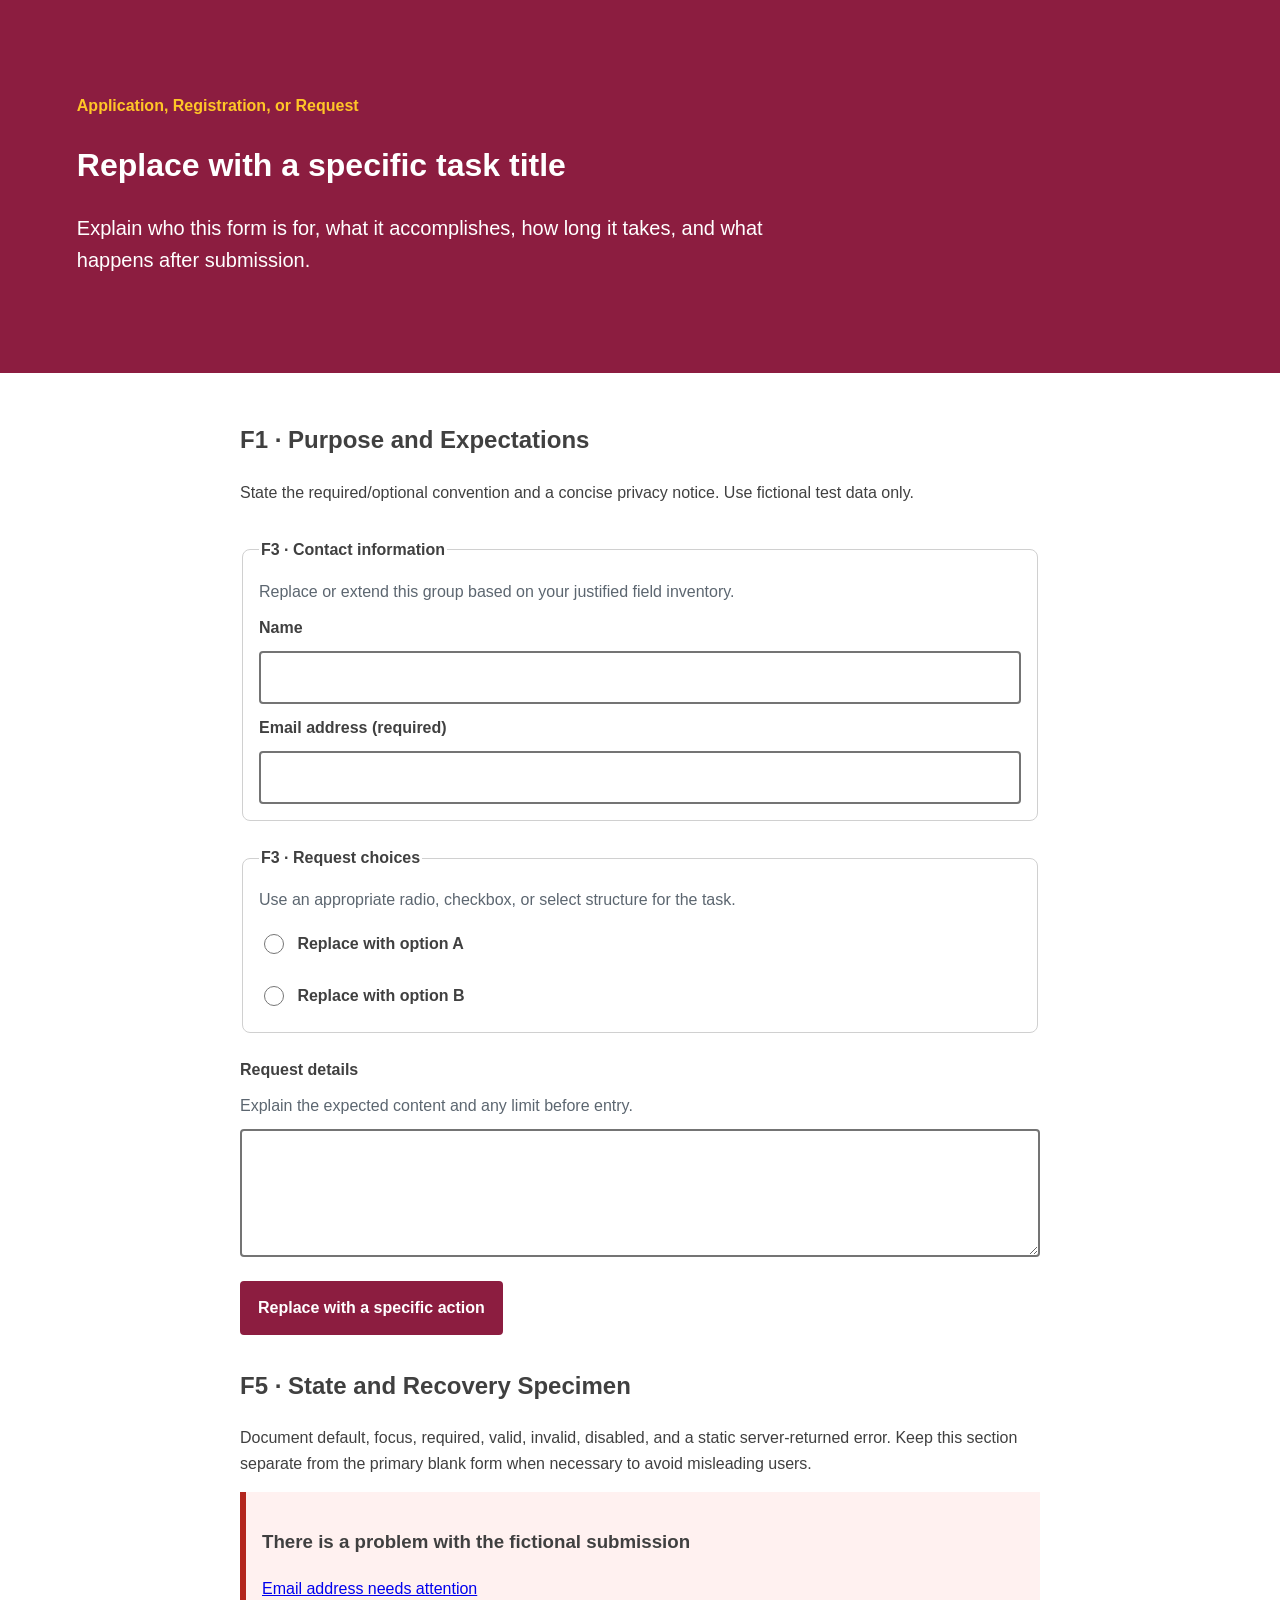
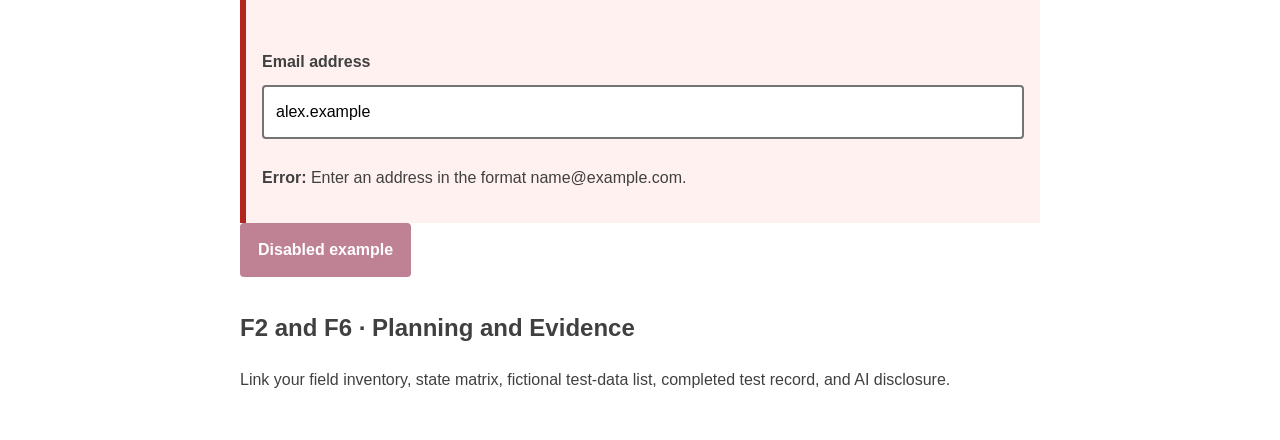
==== index.html @ 6ef9f265 "Initial commit" ====
<!doctype html>
<html lang="en">
    <head>
        <meta charset="utf-8">
        <meta name="viewport" content="width=device-width,initial-scale=1">
        <title>Inclusive Form Flow</title><link rel="stylesheet" href="styles.css">
    </head>
    <body>
        <header class="page-header">
            <p class="eyebrow">Application, Registration, or Request</p>
            <h1>Replace with a specific task title</h1>
            <p class="lede">Explain who this form is for, what it accomplishes, how long it takes, and what happens after submission.</p>
        </header>
        <main>
            <section id="expectations">
                <h2>F1 · Purpose and Expectations</h2>
                <p>State the required/optional convention and a concise privacy notice. Use fictional test data only.</p>
            </section>
            <form action="" method="get">
                <fieldset>
                    <legend>F3 · Contact information</legend>
                    <p class="help">Replace or extend this group based on your justified field inventory.</p>
                    <div class="field">
                        <label for="name">Name</label>
                        <input id="name" name="name" type="text" autocomplete="name">
                    </div>
                    <div class="field">
                        <label for="email">Email address (required)</label>
                        <input id="email" name="email" type="email" autocomplete="email" required>
                    </div>
                </fieldset>
                <fieldset>
                    <legend>F3 · Request choices</legend>
                    <p class="help">Use an appropriate radio, checkbox, or select structure for the task.</p>
                    <label class="choice">
                        <input type="radio" name="request_type" value="option-a"> Replace with option A</label>
                        <label class="choice"><input type="radio" name="request_type" value="option-b"> Replace with option B</label>
                    </fieldset>
                    <div class="field">
                        <label for="details">Request details</label>
                        <p class="help" id="details-help">Explain the expected content and any limit before entry.</p>
                        <textarea id="details" name="details" aria-describedby="details-help"></textarea>
                    </div>
                    <button type="submit">Replace with a specific action</button>
                </form>
                <section id="states">
                    <h2>F5 · State and Recovery Specimen</h2>
                    <p>Document default, focus, required, valid, invalid, disabled, and a static server-returned error. Keep this section separate from the primary blank form when necessary to avoid misleading users.</p>
                    <div class="error-summary">
                        <h3>There is a problem with the fictional submission</h3>
                        <p><a href="#error-example">Email address needs attention</a></p>
                    </div>
                    <div class="field field-error">
                        <label for="error-example">Email address</label>
                        <input id="error-example" type="email" value="alex.example" aria-invalid="true" aria-describedby="error-message">
                        <p id="error-message"><strong>Error:</strong> Enter an address in the format name@example.com.</p>
                    </div>
                    <button type="button" disabled>Disabled example</button>
                </section>
                <section id="documentation">
                    <h2>F2 and F6 · Planning and Evidence</h2>
                    <p>Link your field inventory, state matrix, fictional test-data list, completed test record, and AI disclosure.</p>
                </section>
            </main>
        </body>
        </html>
---- styles.css ----
:root{
    --color-text:#404040;
    --color-surface:#fff;
    --color-action:#8c1d40;
    --color-accent:#ffc627;
    --color-border:#747474;
    --color-error:#b3261e;
    --color-muted:#5c6670;
    --space-3:1rem;
    --radius:.5rem;
    --measure:68ch;
}
*,*::before,*::after{
    box-sizing:border-box;
}
body{
    margin:0;
    color:var(--color-text);
    background:var(--color-surface);
    font-family:Arial,sans-serif;
    line-height:1.6;
}
.page-header{
    padding:clamp(2rem,6vw,5rem);
    background:var(--color-action);
    color:#fff;
}
.eyebrow{
    color:var(--color-accent);
    font-weight:700;
}
.lede{
    max-width:var(--measure);
    font-size:1.25rem;
}
main{
    max-width:52rem;
    margin:auto;
    padding:var(--space-3);
}
section,form{
    margin-block:2rem;
}
form,fieldset,.field{
    display:grid;
    gap:.65rem;
}
form{
    gap:1.5rem;
}
fieldset{
    padding:1rem;
    border:1px solid #d0d0d0;
    border-radius:var(--radius);
}
legend,label{
    font-weight:700;
}
.help{
    margin:0;
    color:var(--color-muted);
}
input,select,textarea,button{
    font:inherit;
}
input:not([type="radio"]):not([type="checkbox"]),select,textarea{
    width:100%;
    padding:.75rem;
    border:2px solid var(--color-border);
    border-radius:.25rem;
}
textarea{
    min-height:8rem;
    resize:vertical;
}
.choice{
    display:flex;
    gap:.65rem;
    align-items:flex-start;
    padding:.5rem 0;
}
.choice input{
    inline-size:1.25rem;
    block-size:1.25rem;
}
button{
    justify-self:start;
    min-height:44px;
    padding:.75rem 1rem;
    background:var(--color-action);
    color:#fff;
    border:2px solid var(--color-action);
    border-radius:.25rem;
    font-weight:700;
}
:focus-visible{
    outline:.2rem solid var(--color-accent);
    outline-offset:.2rem;
}
.error-summary,.field-error{
    padding:1rem;
    border-left:.4rem solid var(--color-error);
    background:#fff1f0;
}
.field-error input{
    border-color:var(--color-error);
}
button:disabled{
    opacity:.55;
    cursor:not-allowed;
}
@media (min-width:48rem){
    .paired-fields{
        display:grid;
        grid-template-columns:1fr 1fr;
        gap:1rem;
    }
}
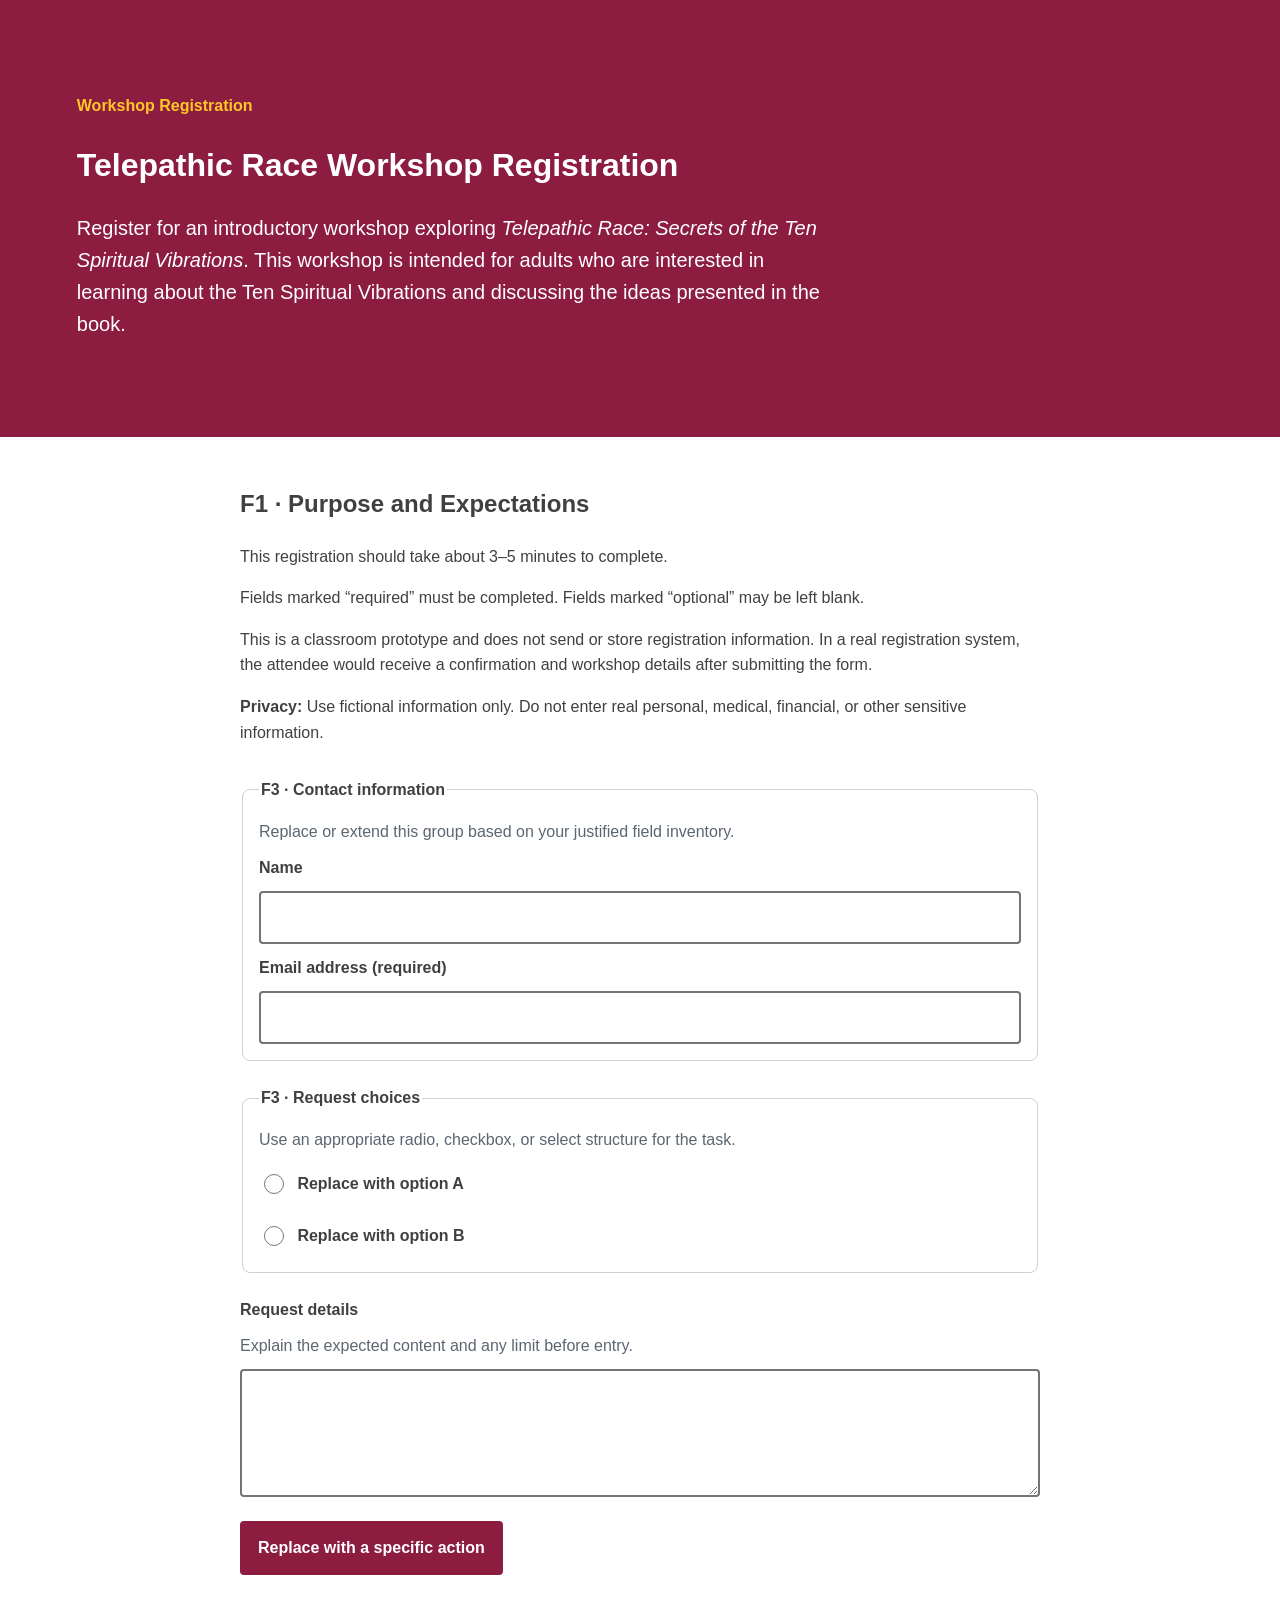
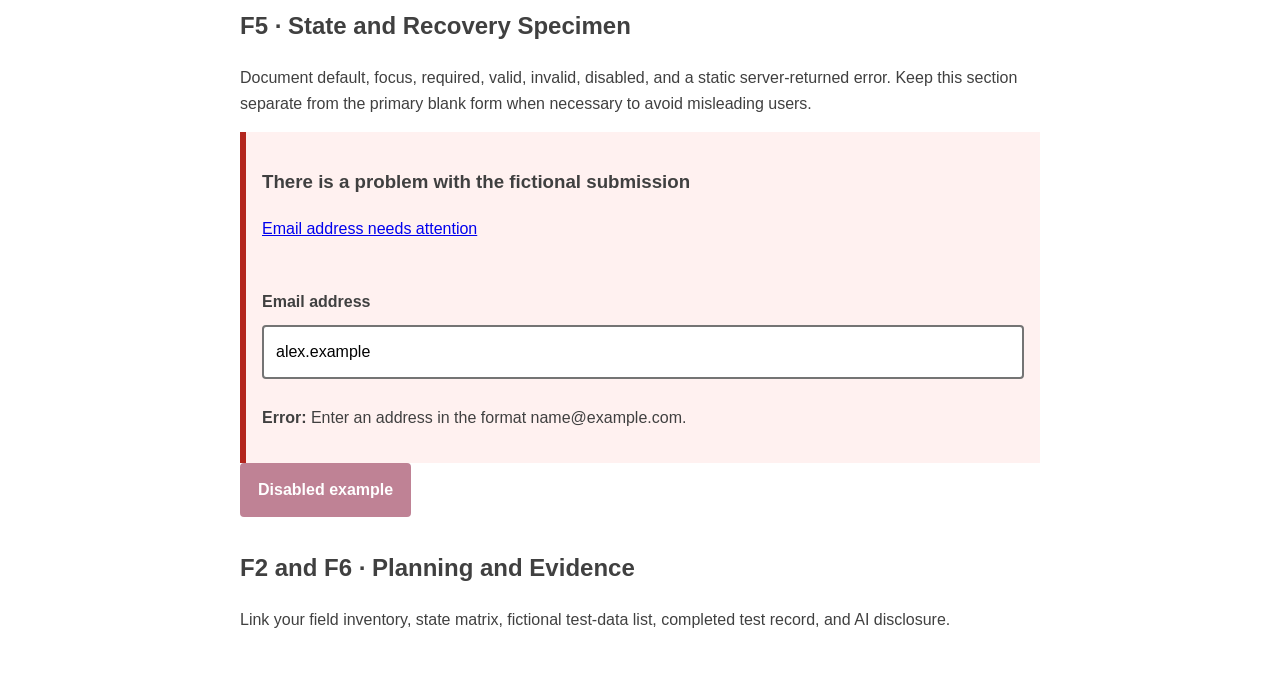
==== commit ebdf50c5: "Complete F1 purpose and expectations" ====
--- a/index.html
+++ b/index.html
@@ -2,65 +2,179 @@
 <html lang="en">
     <head>
         <meta charset="utf-8">
-        <meta name="viewport" content="width=device-width,initial-scale=1">
-        <title>Inclusive Form Flow</title><link rel="stylesheet" href="styles.css">
+        <meta name="viewport" content="width=device-width, initial-scale=1">
+        <title>Inclusive Form Flow</title>
+        <link rel="stylesheet" href="styles.css">
     </head>
+
     <body>
         <header class="page-header">
-            <p class="eyebrow">Application, Registration, or Request</p>
-            <h1>Replace with a specific task title</h1>
-            <p class="lede">Explain who this form is for, what it accomplishes, how long it takes, and what happens after submission.</p>
+            <p class="eyebrow">Workshop Registration</p>
+
+            <h1>Telepathic Race Workshop Registration</h1>
+
+            <p class="lede">
+                Register for an introductory workshop exploring
+                <em>Telepathic Race: Secrets of the Ten Spiritual Vibrations</em>.
+                This workshop is intended for adults who are interested in learning
+                about the Ten Spiritual Vibrations and discussing the ideas presented
+                in the book.
+            </p>
         </header>
+
         <main>
             <section id="expectations">
                 <h2>F1 · Purpose and Expectations</h2>
-                <p>State the required/optional convention and a concise privacy notice. Use fictional test data only.</p>
+
+                <p>
+                    This registration should take about 3–5 minutes to complete.
+                </p>
+
+                <p>
+                    Fields marked “required” must be completed. Fields marked
+                    “optional” may be left blank.
+                </p>
+
+                <p>
+                    This is a classroom prototype and does not send or store
+                    registration information. In a real registration system, the
+                    attendee would receive a confirmation and workshop details
+                    after submitting the form.
+                </p>
+
+                <p>
+                    <strong>Privacy:</strong>
+                    Use fictional information only. Do not enter real personal,
+                    medical, financial, or other sensitive information.
+                </p>
             </section>
+
             <form action="" method="get">
                 <fieldset>
                     <legend>F3 · Contact information</legend>
-                    <p class="help">Replace or extend this group based on your justified field inventory.</p>
+
+                    <p class="help">
+                        Replace or extend this group based on your justified field inventory.
+                    </p>
+
                     <div class="field">
                         <label for="name">Name</label>
-                        <input id="name" name="name" type="text" autocomplete="name">
+                        <input
+                            id="name"
+                            name="name"
+                            type="text"
+                            autocomplete="name"
+                        >
                     </div>
+
                     <div class="field">
                         <label for="email">Email address (required)</label>
-                        <input id="email" name="email" type="email" autocomplete="email" required>
+                        <input
+                            id="email"
+                            name="email"
+                            type="email"
+                            autocomplete="email"
+                            required
+                        >
                     </div>
                 </fieldset>
+
                 <fieldset>
                     <legend>F3 · Request choices</legend>
-                    <p class="help">Use an appropriate radio, checkbox, or select structure for the task.</p>
+
+                    <p class="help">
+                        Use an appropriate radio, checkbox, or select structure
+                        for the task.
+                    </p>
+
                     <label class="choice">
-                        <input type="radio" name="request_type" value="option-a"> Replace with option A</label>
-                        <label class="choice"><input type="radio" name="request_type" value="option-b"> Replace with option B</label>
-                    </fieldset>
-                    <div class="field">
-                        <label for="details">Request details</label>
-                        <p class="help" id="details-help">Explain the expected content and any limit before entry.</p>
-                        <textarea id="details" name="details" aria-describedby="details-help"></textarea>
-                    </div>
-                    <button type="submit">Replace with a specific action</button>
-                </form>
-                <section id="states">
-                    <h2>F5 · State and Recovery Specimen</h2>
-                    <p>Document default, focus, required, valid, invalid, disabled, and a static server-returned error. Keep this section separate from the primary blank form when necessary to avoid misleading users.</p>
-                    <div class="error-summary">
-                        <h3>There is a problem with the fictional submission</h3>
-                        <p><a href="#error-example">Email address needs attention</a></p>
-                    </div>
-                    <div class="field field-error">
-                        <label for="error-example">Email address</label>
-                        <input id="error-example" type="email" value="alex.example" aria-invalid="true" aria-describedby="error-message">
-                        <p id="error-message"><strong>Error:</strong> Enter an address in the format name@example.com.</p>
-                    </div>
-                    <button type="button" disabled>Disabled example</button>
-                </section>
-                <section id="documentation">
-                    <h2>F2 and F6 · Planning and Evidence</h2>
-                    <p>Link your field inventory, state matrix, fictional test-data list, completed test record, and AI disclosure.</p>
-                </section>
-            </main>
-        </body>
-        </html>
+                        <input
+                            type="radio"
+                            name="request_type"
+                            value="option-a"
+                        >
+                        Replace with option A
+                    </label>
+
+                    <label class="choice">
+                        <input
+                            type="radio"
+                            name="request_type"
+                            value="option-b"
+                        >
+                        Replace with option B
+                    </label>
+                </fieldset>
+
+                <div class="field">
+                    <label for="details">Request details</label>
+
+                    <p class="help" id="details-help">
+                        Explain the expected content and any limit before entry.
+                    </p>
+
+                    <textarea
+                        id="details"
+                        name="details"
+                        aria-describedby="details-help"
+                    ></textarea>
+                </div>
+
+                <button type="submit">
+                    Replace with a specific action
+                </button>
+            </form>
+
+            <section id="states">
+                <h2>F5 · State and Recovery Specimen</h2>
+
+                <p>
+                    Document default, focus, required, valid, invalid, disabled,
+                    and a static server-returned error. Keep this section separate
+                    from the primary blank form when necessary to avoid misleading
+                    users.
+                </p>
+
+                <div class="error-summary">
+                    <h3>There is a problem with the fictional submission</h3>
+
+                    <p>
+                        <a href="#error-example">
+                            Email address needs attention
+                        </a>
+                    </p>
+                </div>
+
+                <div class="field field-error">
+                    <label for="error-example">Email address</label>
+
+                    <input
+                        id="error-example"
+                        type="email"
+                        value="alex.example"
+                        aria-invalid="true"
+                        aria-describedby="error-message"
+                    >
+
+                    <p id="error-message">
+                        <strong>Error:</strong>
+                        Enter an address in the format name@example.com.
+                    </p>
+                </div>
+
+                <button type="button" disabled>
+                    Disabled example
+                </button>
+            </section>
+
+            <section id="documentation">
+                <h2>F2 and F6 · Planning and Evidence</h2>
+
+                <p>
+                    Link your field inventory, state matrix, fictional test-data
+                    list, completed test record, and AI disclosure.
+                </p>
+            </section>
+        </main>
+    </body>
+</html>
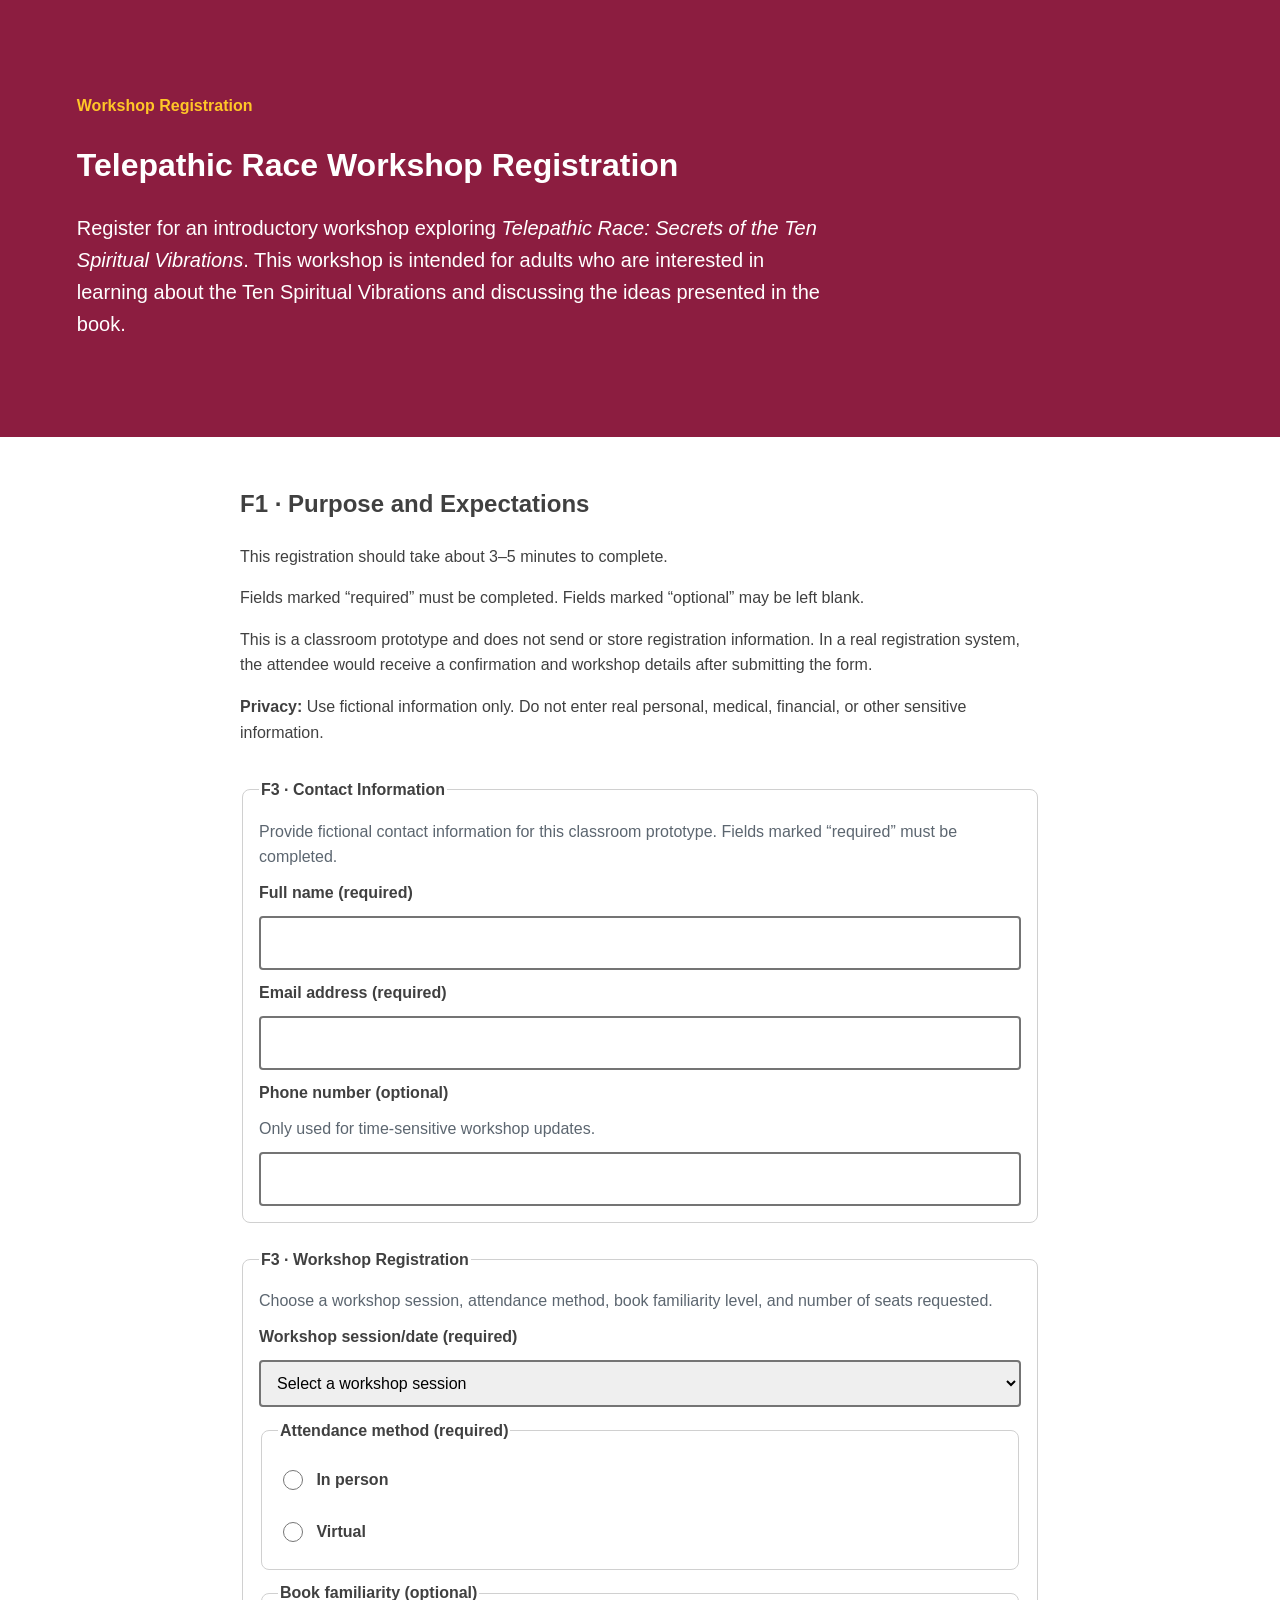
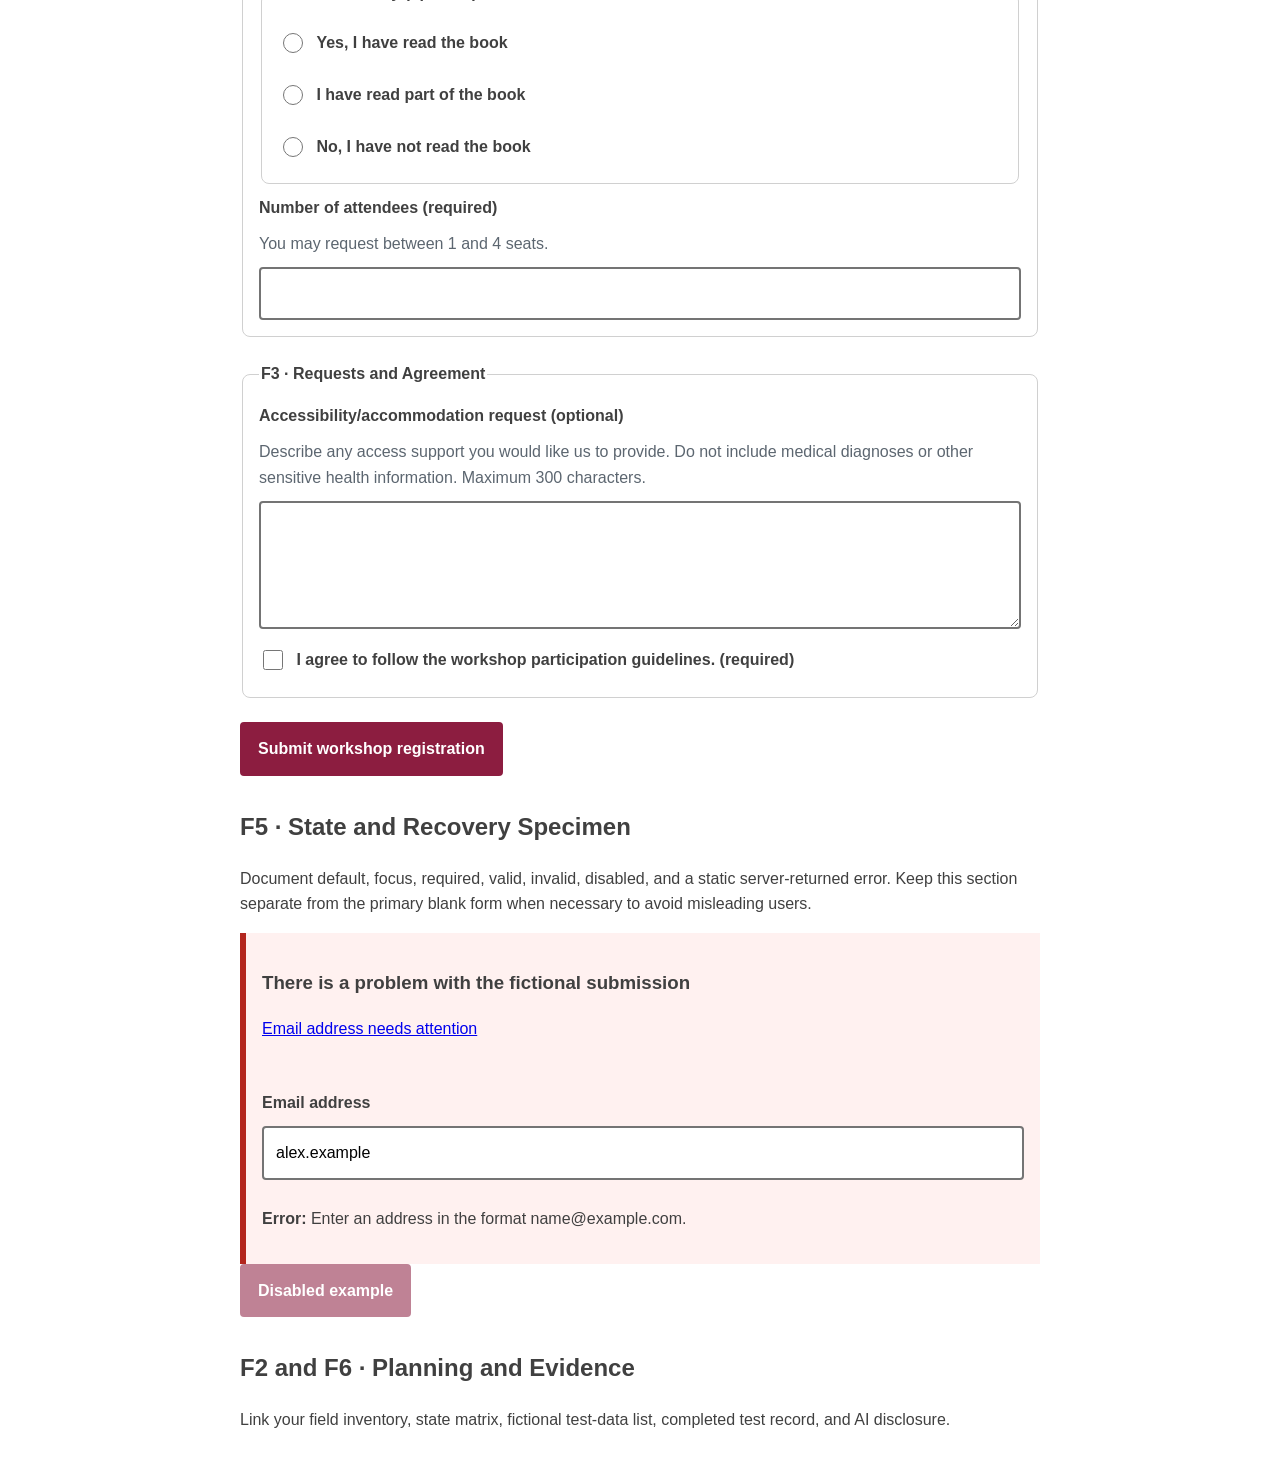
==== commit 4aba7e01: "Complete F3 semantic form structure" ====
--- a/index.html
+++ b/index.html
@@ -3,7 +3,7 @@
     <head>
         <meta charset="utf-8">
         <meta name="viewport" content="width=device-width, initial-scale=1">
-        <title>Inclusive Form Flow</title>
+        <title>Telepathic Race Workshop Registration</title>
         <link rel="stylesheet" href="styles.css">
     </head>
 
@@ -51,24 +51,32 @@
 
             <form action="" method="get">
                 <fieldset>
-                    <legend>F3 · Contact information</legend>
+                    <legend>F3 · Contact Information</legend>
 
                     <p class="help">
-                        Replace or extend this group based on your justified field inventory.
+                        Provide fictional contact information for this classroom
+                        prototype. Fields marked “required” must be completed.
                     </p>
 
                     <div class="field">
-                        <label for="name">Name</label>
+                        <label for="full-name">
+                            Full name (required)
+                        </label>
+
                         <input
-                            id="name"
-                            name="name"
+                            id="full-name"
+                            name="full_name"
                             type="text"
                             autocomplete="name"
-                        >
-                    </div>
-
-                    <div class="field">
-                        <label for="email">Email address (required)</label>
+                            required
+                        >
+                    </div>
+
+                    <div class="field">
+                        <label for="email">
+                            Email address (required)
+                        </label>
+
                         <input
                             id="email"
                             name="email"
@@ -77,51 +85,176 @@
                             required
                         >
                     </div>
+
+                    <div class="field">
+                        <label for="phone">
+                            Phone number (optional)
+                        </label>
+
+                        <p class="help" id="phone-help">
+                            Only used for time-sensitive workshop updates.
+                        </p>
+
+                        <input
+                            id="phone"
+                            name="phone"
+                            type="tel"
+                            autocomplete="tel"
+                            aria-describedby="phone-help"
+                        >
+                    </div>
                 </fieldset>
 
                 <fieldset>
-                    <legend>F3 · Request choices</legend>
+                    <legend>F3 · Workshop Registration</legend>
 
                     <p class="help">
-                        Use an appropriate radio, checkbox, or select structure
-                        for the task.
+                        Choose a workshop session, attendance method, book
+                        familiarity level, and number of seats requested.
                     </p>
 
-                    <label class="choice">
+                    <div class="field">
+                        <label for="workshop-session">
+                            Workshop session/date (required)
+                        </label>
+
+                        <select
+                            id="workshop-session"
+                            name="workshop_session"
+                            required
+                        >
+                            <option value="">
+                                Select a workshop session
+                            </option>
+
+                            <option value="october-17-morning">
+                                October 17, 2026 · 10:00 AM
+                            </option>
+
+                            <option value="october-17-afternoon">
+                                October 17, 2026 · 2:00 PM
+                            </option>
+
+                            <option value="october-18-morning">
+                                October 18, 2026 · 10:00 AM
+                            </option>
+                        </select>
+                    </div>
+
+                    <fieldset>
+                        <legend>Attendance method (required)</legend>
+
+                        <label class="choice">
+                            <input
+                                type="radio"
+                                name="attendance_method"
+                                value="in-person"
+                                required
+                            >
+                            In person
+                        </label>
+
+                        <label class="choice">
+                            <input
+                                type="radio"
+                                name="attendance_method"
+                                value="virtual"
+                            >
+                            Virtual
+                        </label>
+                    </fieldset>
+
+                    <fieldset>
+                        <legend>Book familiarity (optional)</legend>
+
+                        <label class="choice">
+                            <input
+                                type="radio"
+                                name="read_book"
+                                value="yes"
+                            >
+                            Yes, I have read the book
+                        </label>
+
+                        <label class="choice">
+                            <input
+                                type="radio"
+                                name="read_book"
+                                value="partly"
+                            >
+                            I have read part of the book
+                        </label>
+
+                        <label class="choice">
+                            <input
+                                type="radio"
+                                name="read_book"
+                                value="no"
+                            >
+                            No, I have not read the book
+                        </label>
+                    </fieldset>
+
+                    <div class="field">
+                        <label for="attendee-count">
+                            Number of attendees (required)
+                        </label>
+
+                        <p class="help" id="attendee-count-help">
+                            You may request between 1 and 4 seats.
+                        </p>
+
                         <input
-                            type="radio"
-                            name="request_type"
-                            value="option-a"
-                        >
-                        Replace with option A
-                    </label>
-
-                    <label class="choice">
-                        <input
-                            type="radio"
-                            name="request_type"
-                            value="option-b"
-                        >
-                        Replace with option B
-                    </label>
+                            id="attendee-count"
+                            name="attendee_count"
+                            type="number"
+                            min="1"
+                            max="4"
+                            step="1"
+                            required
+                            aria-describedby="attendee-count-help"
+                        >
+                    </div>
                 </fieldset>
 
-                <div class="field">
-                    <label for="details">Request details</label>
-
-                    <p class="help" id="details-help">
-                        Explain the expected content and any limit before entry.
-                    </p>
-
-                    <textarea
-                        id="details"
-                        name="details"
-                        aria-describedby="details-help"
-                    ></textarea>
-                </div>
+                <fieldset>
+                    <legend>F3 · Requests and Agreement</legend>
+
+                    <div class="field">
+                        <label for="accommodation-request">
+                            Accessibility/accommodation request (optional)
+                        </label>
+
+                        <p class="help" id="accommodation-help">
+                            Describe any access support you would like us to
+                            provide. Do not include medical diagnoses or other
+                            sensitive health information. Maximum 300 characters.
+                        </p>
+
+                        <textarea
+                            id="accommodation-request"
+                            name="accommodation_request"
+                            maxlength="300"
+                            aria-describedby="accommodation-help"
+                        ></textarea>
+                    </div>
+
+                    <div class="field">
+                        <label class="choice">
+                            <input
+                                type="checkbox"
+                                name="agree_terms"
+                                value="yes"
+                                required
+                            >
+                            I agree to follow the workshop participation
+                            guidelines. (required)
+                        </label>
+                    </div>
+                </fieldset>
 
                 <button type="submit">
-                    Replace with a specific action
+                    Submit workshop registration
                 </button>
             </form>
 
@@ -146,7 +279,9 @@
                 </div>
 
                 <div class="field field-error">
-                    <label for="error-example">Email address</label>
+                    <label for="error-example">
+                        Email address
+                    </label>
 
                     <input
                         id="error-example"
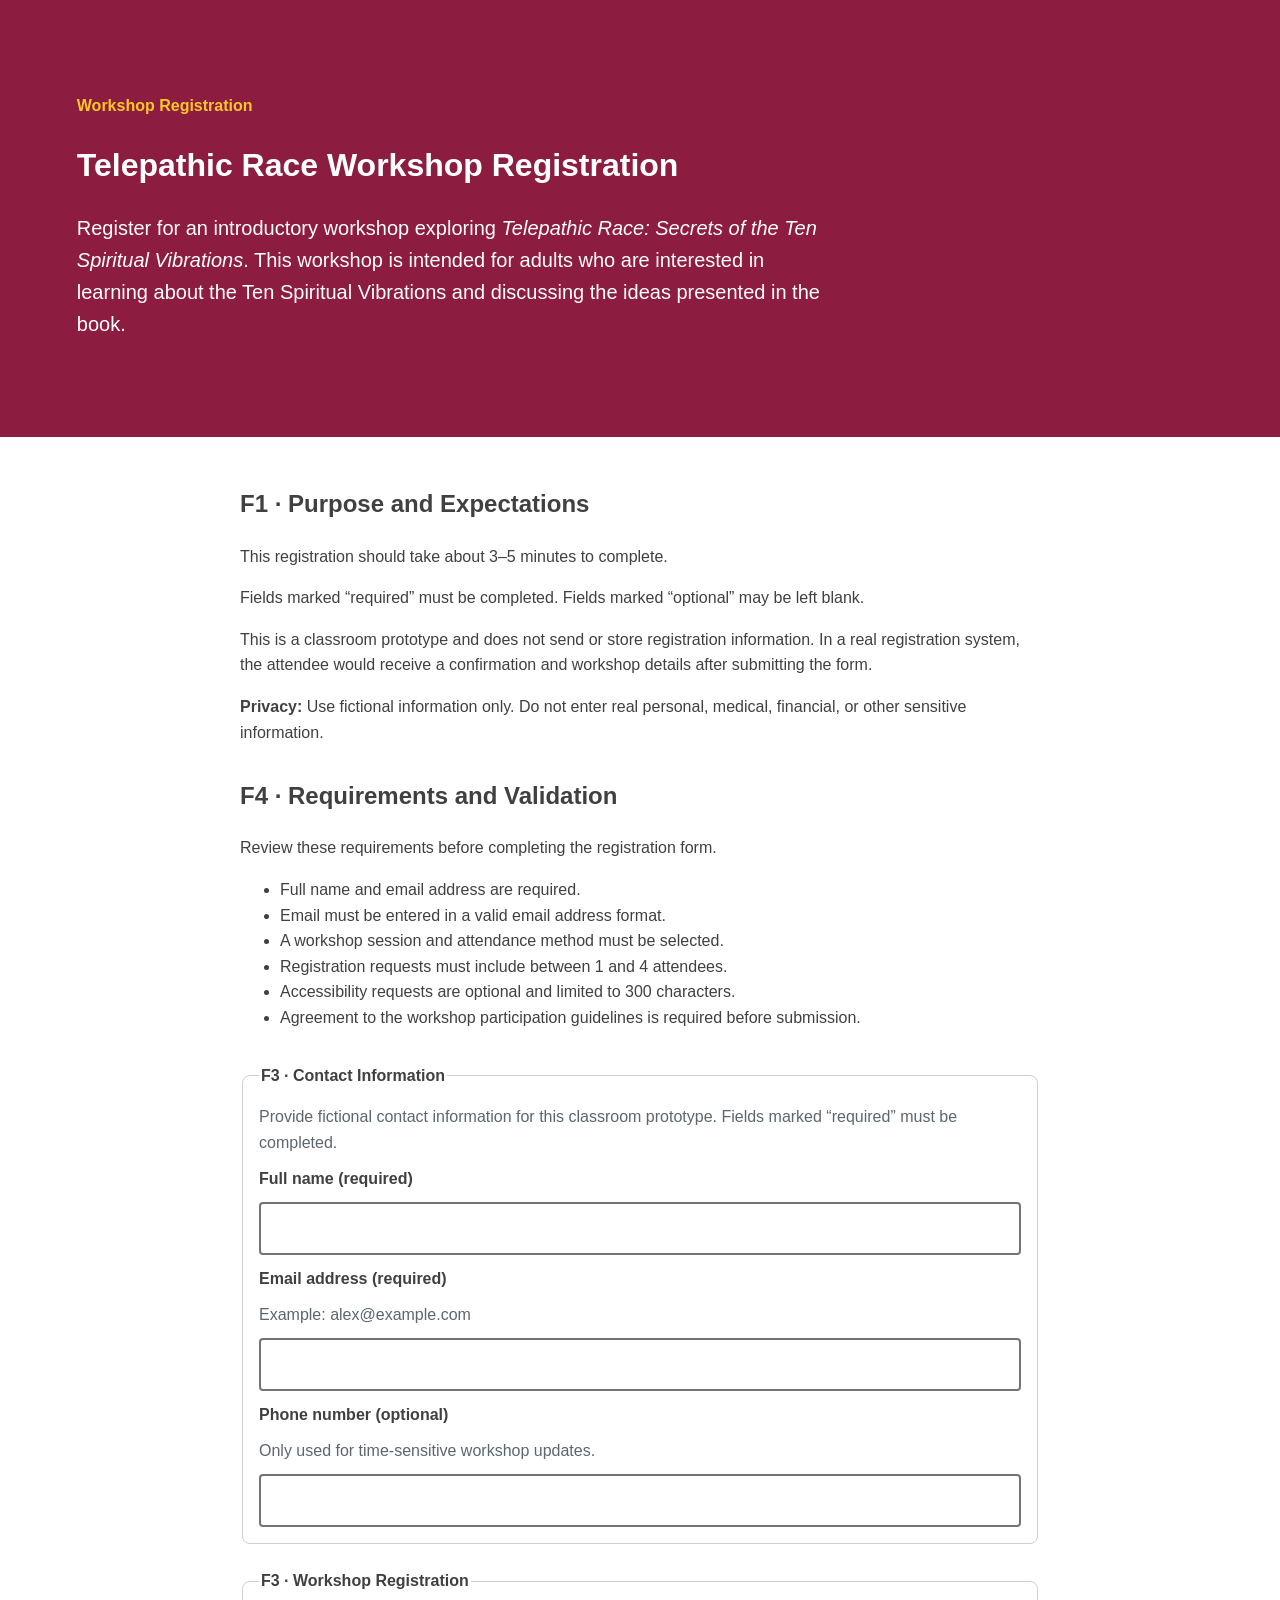
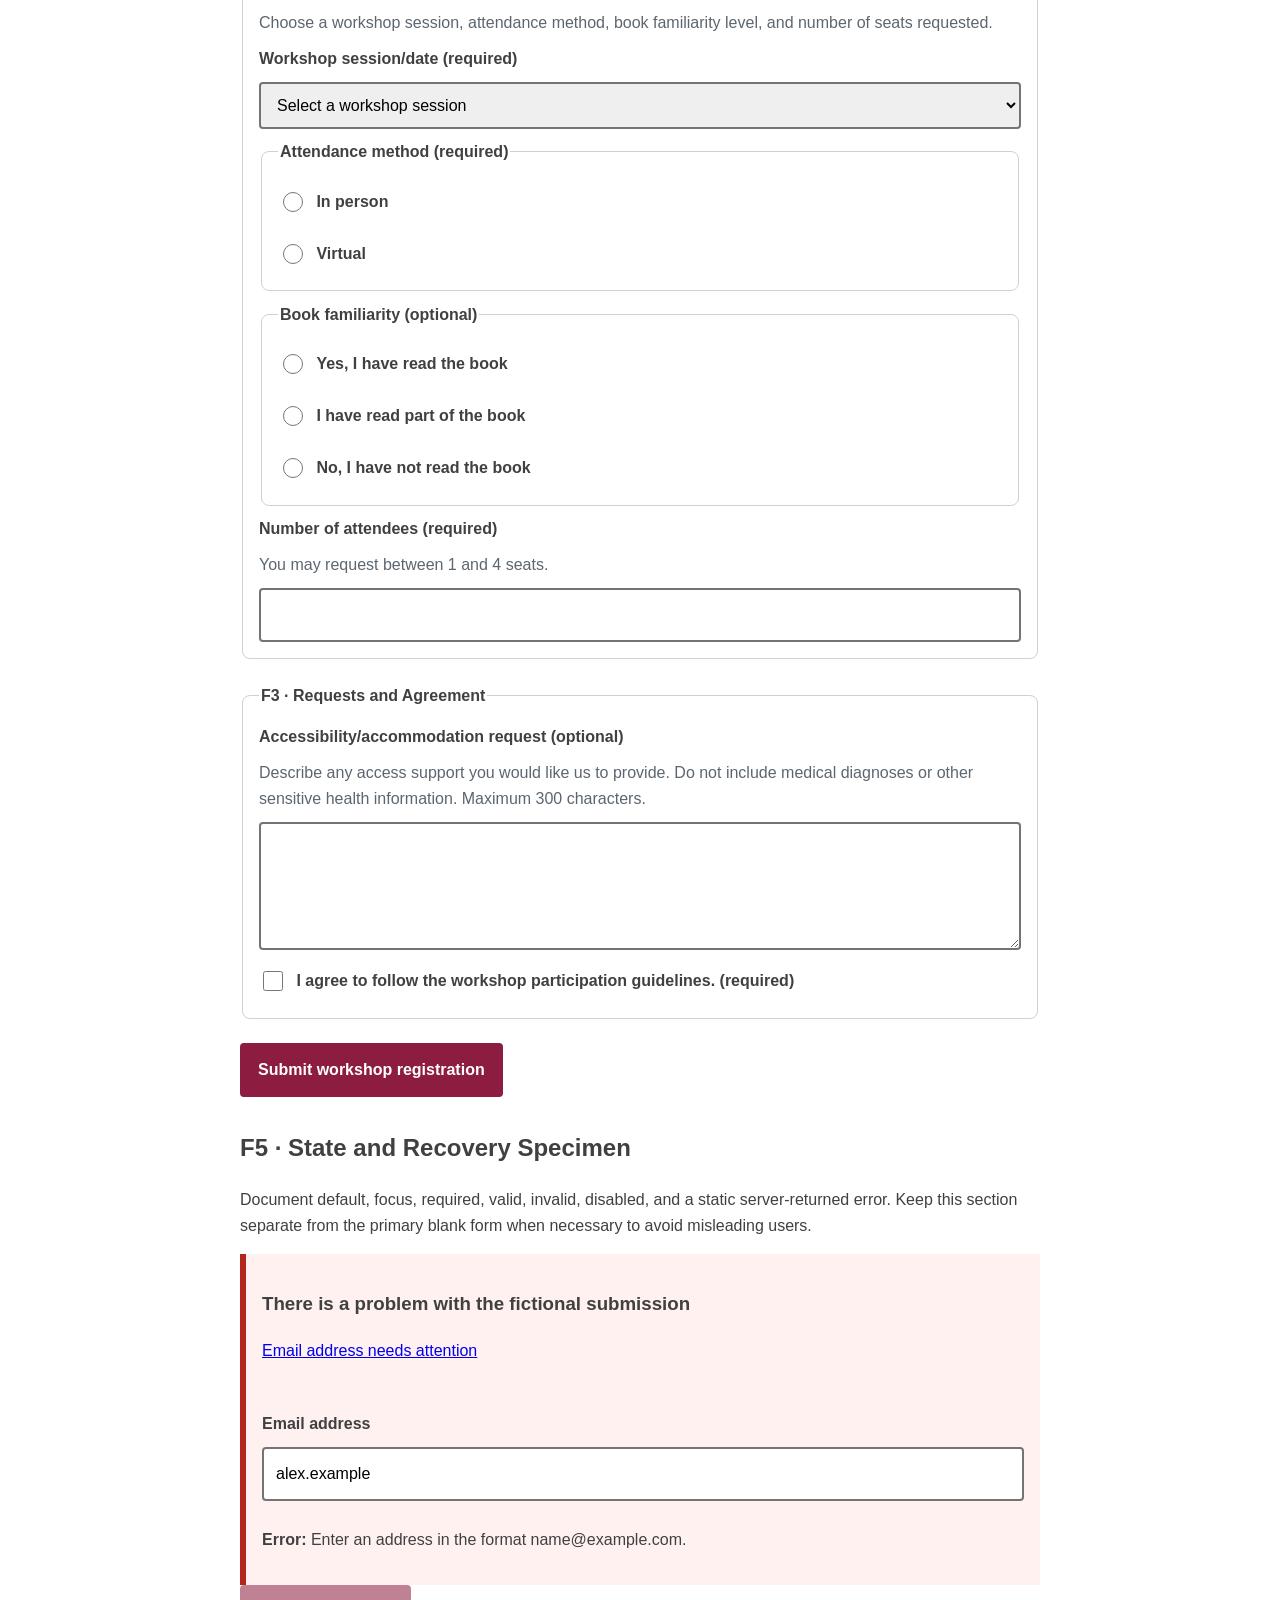
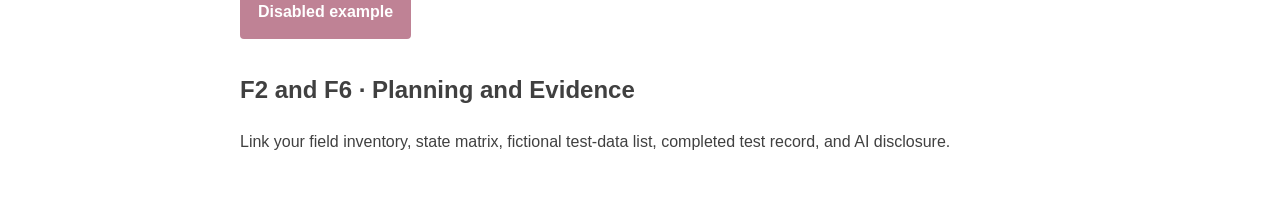
==== commit be0a9da7: "Complete F4 requirements and native validation" ====
--- a/index.html
+++ b/index.html
@@ -49,6 +49,42 @@
                 </p>
             </section>
 
+            <section id="requirements">
+                <h2>F4 · Requirements and Validation</h2>
+
+                <p>
+                    Review these requirements before completing the registration form.
+                </p>
+
+                <ul>
+                    <li>
+                        Full name and email address are required.
+                    </li>
+
+                    <li>
+                        Email must be entered in a valid email address format.
+                    </li>
+
+                    <li>
+                        A workshop session and attendance method must be selected.
+                    </li>
+
+                    <li>
+                        Registration requests must include between 1 and 4 attendees.
+                    </li>
+
+                    <li>
+                        Accessibility requests are optional and limited to
+                        300 characters.
+                    </li>
+
+                    <li>
+                        Agreement to the workshop participation guidelines is
+                        required before submission.
+                    </li>
+                </ul>
+            </section>
+
             <form action="" method="get">
                 <fieldset>
                     <legend>F3 · Contact Information</legend>
@@ -77,12 +113,17 @@
                             Email address (required)
                         </label>
 
+                        <p class="help" id="email-help">
+                            Example: alex@example.com
+                        </p>
+
                         <input
                             id="email"
                             name="email"
                             type="email"
                             autocomplete="email"
                             required
+                            aria-describedby="email-help"
                         >
                     </div>
 
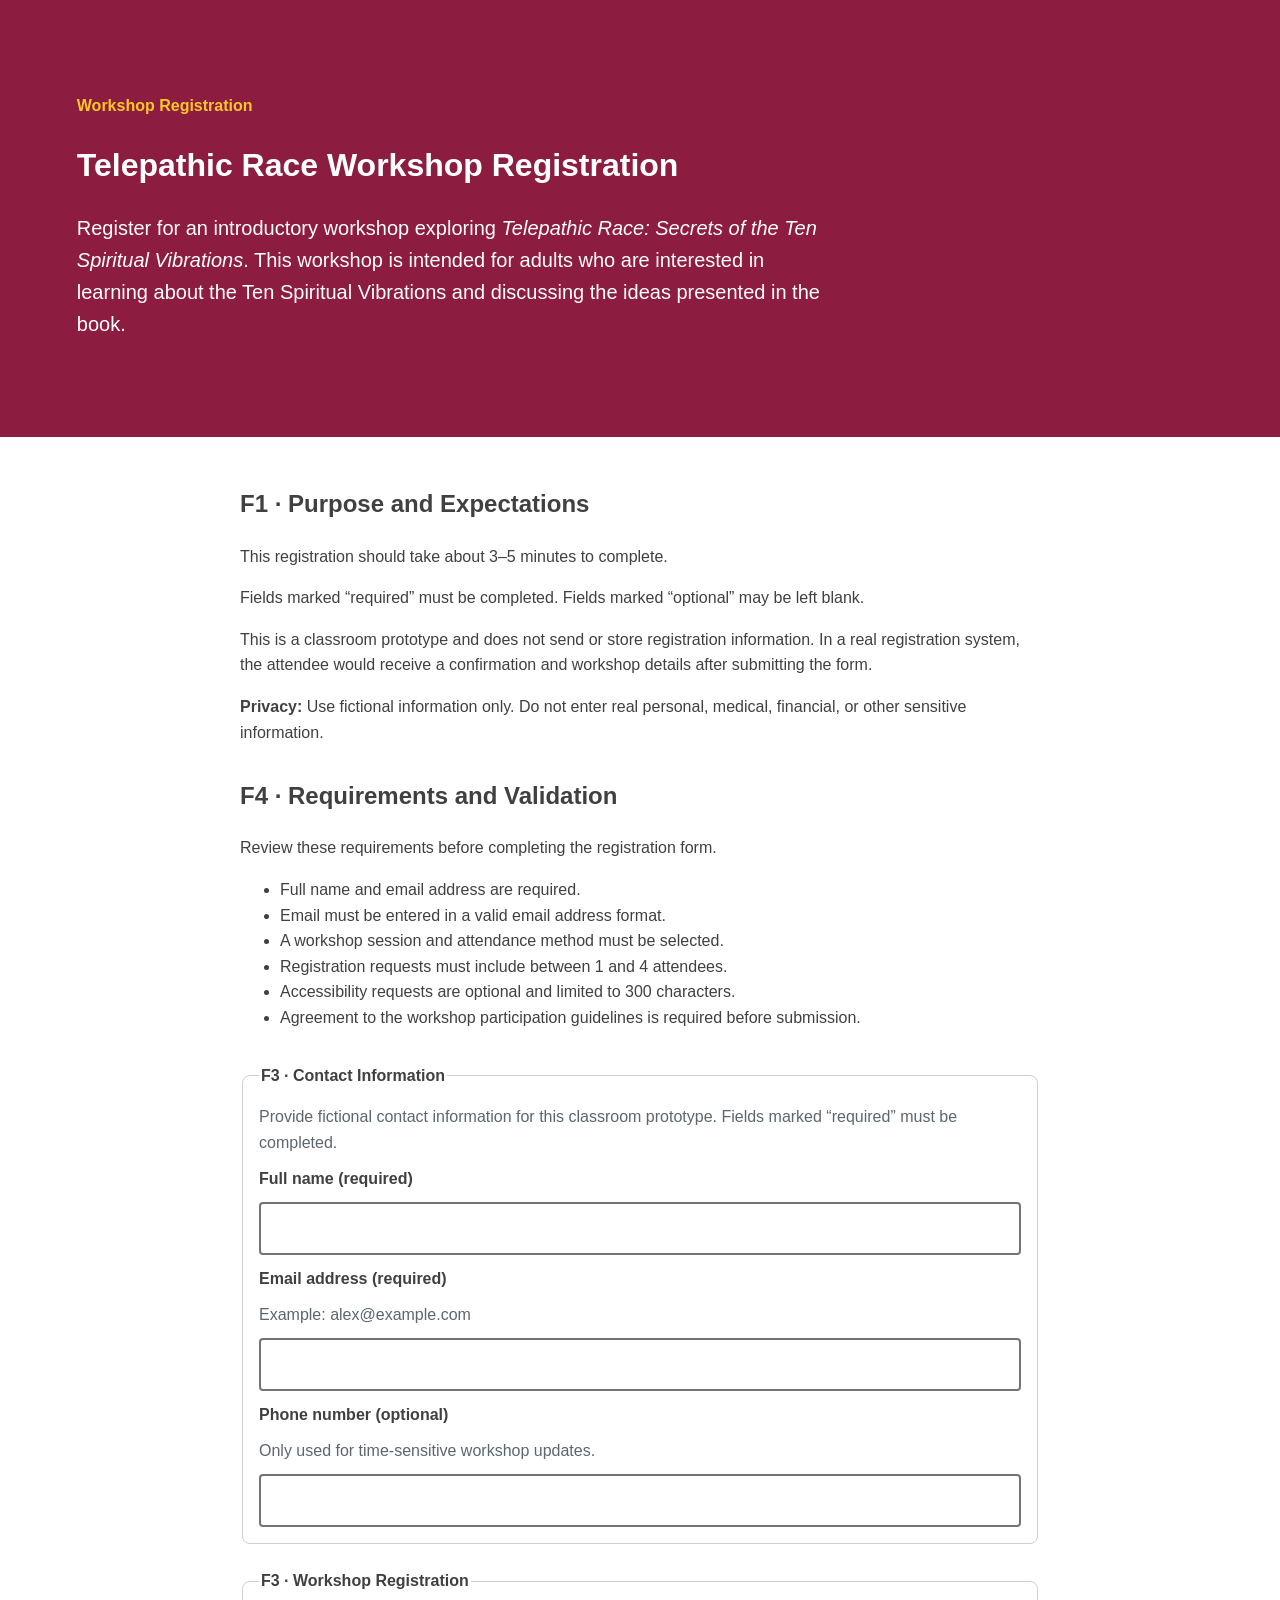
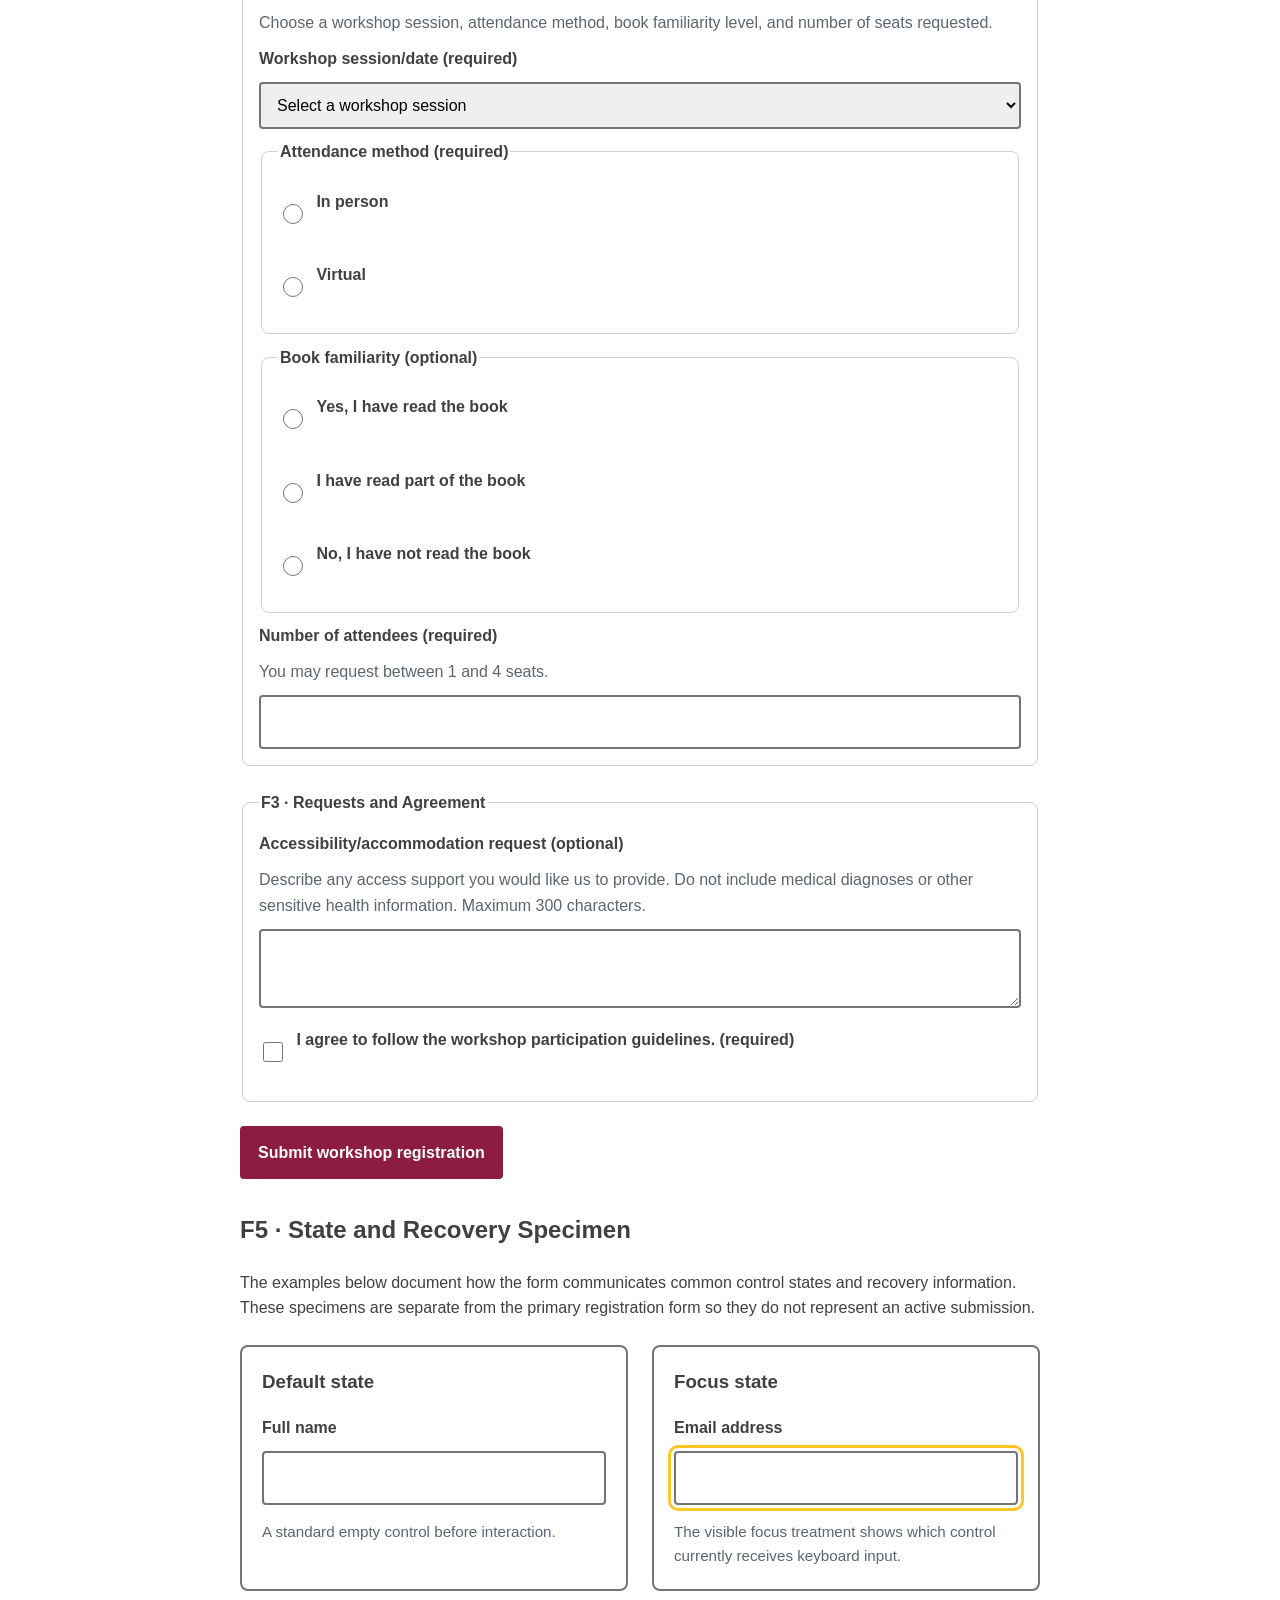
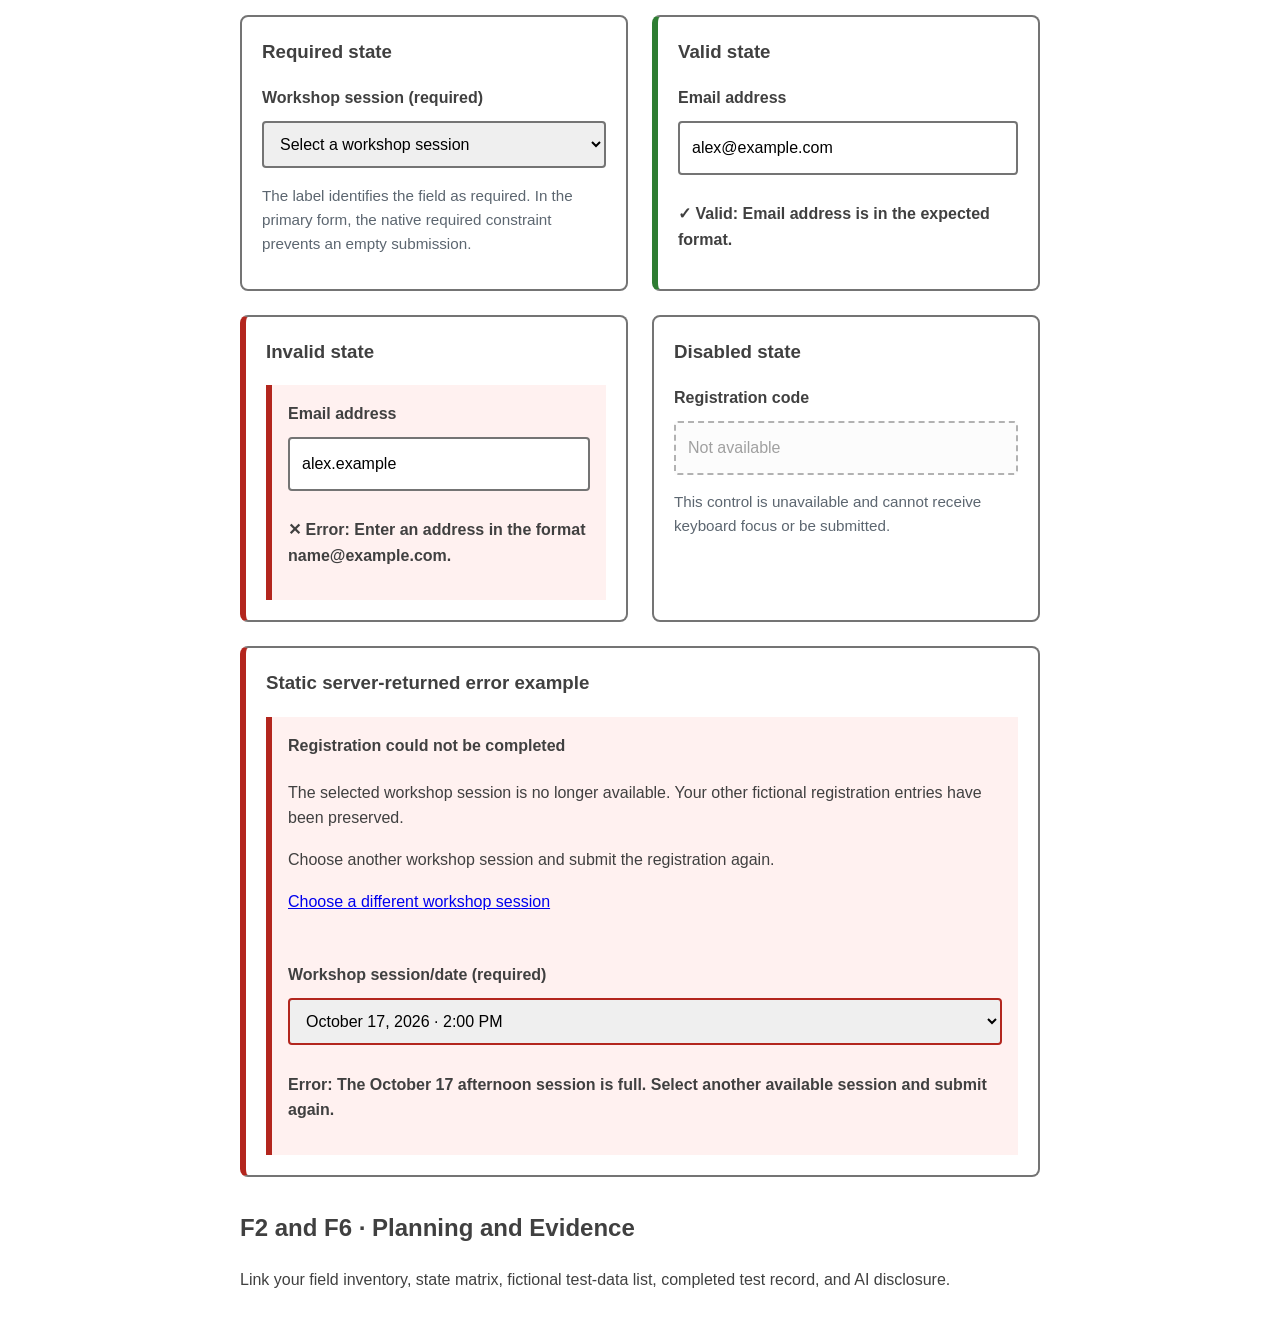
==== commit 2543b8bd: "Completed F5 states and recovery" ====
--- a/index.html
+++ b/index.html
@@ -303,44 +303,207 @@
                 <h2>F5 · State and Recovery Specimen</h2>
 
                 <p>
-                    Document default, focus, required, valid, invalid, disabled,
-                    and a static server-returned error. Keep this section separate
-                    from the primary blank form when necessary to avoid misleading
-                    users.
-                </p>
-
-                <div class="error-summary">
-                    <h3>There is a problem with the fictional submission</h3>
-
-                    <p>
-                        <a href="#error-example">
-                            Email address needs attention
-                        </a>
-                    </p>
+                    The examples below document how the form communicates common
+                    control states and recovery information. These specimens are
+                    separate from the primary registration form so they do not
+                    represent an active submission.
+                </p>
+
+                <div class="state-grid">
+                    <div class="state-example">
+                        <h3>Default state</h3>
+
+                        <div class="field">
+                            <label for="state-default">
+                                Full name
+                            </label>
+
+                            <input
+                                id="state-default"
+                                type="text"
+                                value=""
+                            >
+                        </div>
+
+                        <p class="state-note">
+                            A standard empty control before interaction.
+                        </p>
+                    </div>
+
+                    <div class="state-example">
+                        <h3>Focus state</h3>
+
+                        <div class="field">
+                            <label for="state-focus">
+                                Email address
+                            </label>
+
+                            <input
+                                id="state-focus"
+                                class="focus-example"
+                                type="email"
+                                value=""
+                            >
+                        </div>
+
+                        <p class="state-note">
+                            The visible focus treatment shows which control currently
+                            receives keyboard input.
+                        </p>
+                    </div>
+
+                    <div class="state-example">
+                        <h3>Required state</h3>
+
+                        <div class="field">
+                            <label for="state-required">
+                                Workshop session (required)
+                            </label>
+
+                            <select
+                                id="state-required"
+                                required
+                            >
+                                <option value="">
+                                    Select a workshop session
+                                </option>
+
+                                <option value="example-session">
+                                    Example workshop session
+                                </option>
+                            </select>
+                        </div>
+
+                        <p class="state-note">
+                            The label identifies the field as required. In the
+                            primary form, the native required constraint prevents
+                            an empty submission.
+                        </p>
+                    </div>
+
+                    <div class="state-example state-valid">
+                        <h3>Valid state</h3>
+
+                        <div class="field">
+                            <label for="state-valid">
+                                Email address
+                            </label>
+
+                            <input
+                                id="state-valid"
+                                type="email"
+                                value="alex@example.com"
+                                aria-describedby="valid-message"
+                            >
+
+                            <p id="valid-message">
+                                <strong>Valid:</strong>
+                                Email address is in the expected format.
+                            </p>
+                        </div>
+                    </div>
+
+                    <div class="state-example state-invalid">
+                        <h3>Invalid state</h3>
+
+                        <div class="field field-error">
+                            <label for="state-invalid">
+                                Email address
+                            </label>
+
+                            <input
+                                id="state-invalid"
+                                type="email"
+                                value="alex.example"
+                                aria-invalid="true"
+                                aria-describedby="invalid-message"
+                            >
+
+                            <p id="invalid-message">
+                                <strong>Error:</strong>
+                                Enter an address in the format name@example.com.
+                            </p>
+                        </div>
+                    </div>
+
+                    <div class="state-example">
+                        <h3>Disabled state</h3>
+
+                        <div class="field">
+                            <label for="state-disabled">
+                                Registration code
+                            </label>
+
+                            <input
+                                id="state-disabled"
+                                type="text"
+                                value="Not available"
+                                disabled
+                            >
+                        </div>
+
+                        <p class="state-note">
+                            This control is unavailable and cannot receive keyboard
+                            focus or be submitted.
+                        </p>
+                    </div>
                 </div>
 
-                <div class="field field-error">
-                    <label for="error-example">
-                        Email address
-                    </label>
-
-                    <input
-                        id="error-example"
-                        type="email"
-                        value="alex.example"
-                        aria-invalid="true"
-                        aria-describedby="error-message"
-                    >
-
-                    <p id="error-message">
-                        <strong>Error:</strong>
-                        Enter an address in the format name@example.com.
-                    </p>
+                <div class="server-error-example">
+                    <h3>Static server-returned error example</h3>
+
+                    <div class="error-summary">
+                        <h4>Registration could not be completed</h4>
+
+                        <p>
+                            The selected workshop session is no longer available.
+                            Your other fictional registration entries have been
+                            preserved.
+                        </p>
+
+                        <p>
+                            Choose another workshop session and submit the
+                            registration again.
+                        </p>
+
+                        <p>
+                            <a href="#server-session">
+                                Choose a different workshop session
+                            </a>
+                        </p>
+                    </div>
+
+                    <div class="field field-error">
+                        <label for="server-session">
+                            Workshop session/date (required)
+                        </label>
+
+                        <select
+                            id="server-session"
+                            required
+                            aria-invalid="true"
+                            aria-describedby="server-session-error"
+                        >
+                            <option value="">
+                                Select a workshop session
+                            </option>
+
+                            <option value="october-17-afternoon" selected>
+                                October 17, 2026 · 2:00 PM
+                            </option>
+
+                            <option value="october-18-morning">
+                                October 18, 2026 · 10:00 AM
+                            </option>
+                        </select>
+
+                        <p id="server-session-error">
+                            <strong>Error:</strong>
+                            The October 17 afternoon session is full. Select another
+                            available session and submit again.
+                        </p>
+                    </div>
                 </div>
-
-                <button type="button" disabled>
-                    Disabled example
-                </button>
             </section>
 
             <section id="documentation">
--- a/styles.css
+++ b/styles.css
@@ -5,14 +5,17 @@
     --color-accent:#ffc627;
     --color-border:#747474;
     --color-error:#b3261e;
+    --color-success:#2e7d32;
     --color-muted:#5c6670;
     --space-3:1rem;
     --radius:.5rem;
     --measure:68ch;
 }
+
 *,*::before,*::after{
     box-sizing:border-box;
 }
+
 body{
     margin:0;
     color:var(--color-text);
@@ -20,69 +23,87 @@
     font-family:Arial,sans-serif;
     line-height:1.6;
 }
+
 .page-header{
     padding:clamp(2rem,6vw,5rem);
     background:var(--color-action);
     color:#fff;
 }
+
 .eyebrow{
     color:var(--color-accent);
     font-weight:700;
 }
+
 .lede{
     max-width:var(--measure);
     font-size:1.25rem;
 }
+
 main{
     max-width:52rem;
     margin:auto;
     padding:var(--space-3);
 }
+
 section,form{
     margin-block:2rem;
 }
+
 form,fieldset,.field{
     display:grid;
     gap:.65rem;
 }
+
 form{
     gap:1.5rem;
 }
+
 fieldset{
     padding:1rem;
     border:1px solid #d0d0d0;
     border-radius:var(--radius);
 }
+
 legend,label{
     font-weight:700;
 }
+
 .help{
     margin:0;
     color:var(--color-muted);
 }
+
 input,select,textarea,button{
     font:inherit;
 }
-input:not([type="radio"]):not([type="checkbox"]),select,textarea{
+
+input:not([type="radio"]):not([type="checkbox"]),
+select,
+textarea{
     width:100%;
     padding:.75rem;
     border:2px solid var(--color-border);
     border-radius:.25rem;
 }
+
 textarea{
     min-height:8rem;
     resize:vertical;
 }
+
 .choice{
     display:flex;
     gap:.65rem;
     align-items:flex-start;
     padding:.5rem 0;
 }
+
 .choice input{
     inline-size:1.25rem;
     block-size:1.25rem;
 }
+
 button{
     justify-self:start;
     min-height:44px;
@@ -93,26 +114,146 @@
     border-radius:.25rem;
     font-weight:700;
 }
+
 :focus-visible{
     outline:.2rem solid var(--color-accent);
     outline-offset:.2rem;
 }
-.error-summary,.field-error{
+
+.error-summary,
+.field-error{
     padding:1rem;
     border-left:.4rem solid var(--color-error);
     background:#fff1f0;
 }
-.field-error input{
+
+.field-error input,
+.field-error select{
     border-color:var(--color-error);
 }
+
 button:disabled{
     opacity:.55;
     cursor:not-allowed;
 }
+
+/* F5 · State and Recovery Specimen */
+
+.state-grid{
+    display:grid;
+    gap:1.5rem;
+    margin-block:1.5rem;
+}
+
+.state-example,
+.server-error-example{
+    padding:1.25rem;
+    border:2px solid var(--color-border);
+    border-radius:var(--radius);
+    background:var(--color-surface);
+}
+
+.state-example h3,
+.server-error-example h3{
+    margin-top:0;
+}
+
+.state-note{
+    margin-bottom:0;
+    font-size:.95rem;
+    color:var(--color-muted);
+}
+
+/* Static focus specimen */
+
+.focus-example{
+    outline:.2rem solid var(--color-accent);
+    outline-offset:.2rem;
+}
+
+/* Valid specimen */
+
+.state-valid{
+    border-left:.4rem solid var(--color-success);
+}
+
+.state-valid #valid-message{
+    font-weight:600;
+}
+
+.state-valid #valid-message::before{
+    content:"✓ ";
+    font-weight:700;
+}
+
+/* Invalid specimen */
+
+.state-invalid{
+    border-left:.4rem solid var(--color-error);
+}
+
+.state-invalid input{
+    border-color:var(--color-error);
+}
+
+.state-invalid #invalid-message{
+    font-weight:600;
+}
+
+.state-invalid #invalid-message::before{
+    content:"✕ ";
+    font-weight:700;
+}
+
+/* Field-level error text */
+
+.field-error p{
+    font-weight:600;
+}
+
+/* Server-returned error specimen */
+
+.server-error-example{
+    border-left:.4rem solid var(--color-error);
+}
+
+.error-summary h4{
+    margin-top:0;
+}
+
+/* Disabled specimen */
+
+input:disabled,
+select:disabled,
+textarea:disabled,
+button:disabled{
+    opacity:.55;
+    cursor:not-allowed;
+}
+
+.state-example input:disabled{
+    border-style:dashed;
+}
+
+/* Comfortable control sizing */
+
+input,
+select,
+textarea,
+button{
+    min-height:44px;
+}
+
+/* Wider layouts */
+
 @media (min-width:48rem){
     .paired-fields{
         display:grid;
         grid-template-columns:1fr 1fr;
         gap:1rem;
     }
-}
+
+    .state-grid{
+        grid-template-columns:repeat(2,minmax(0,1fr));
+    }
+}
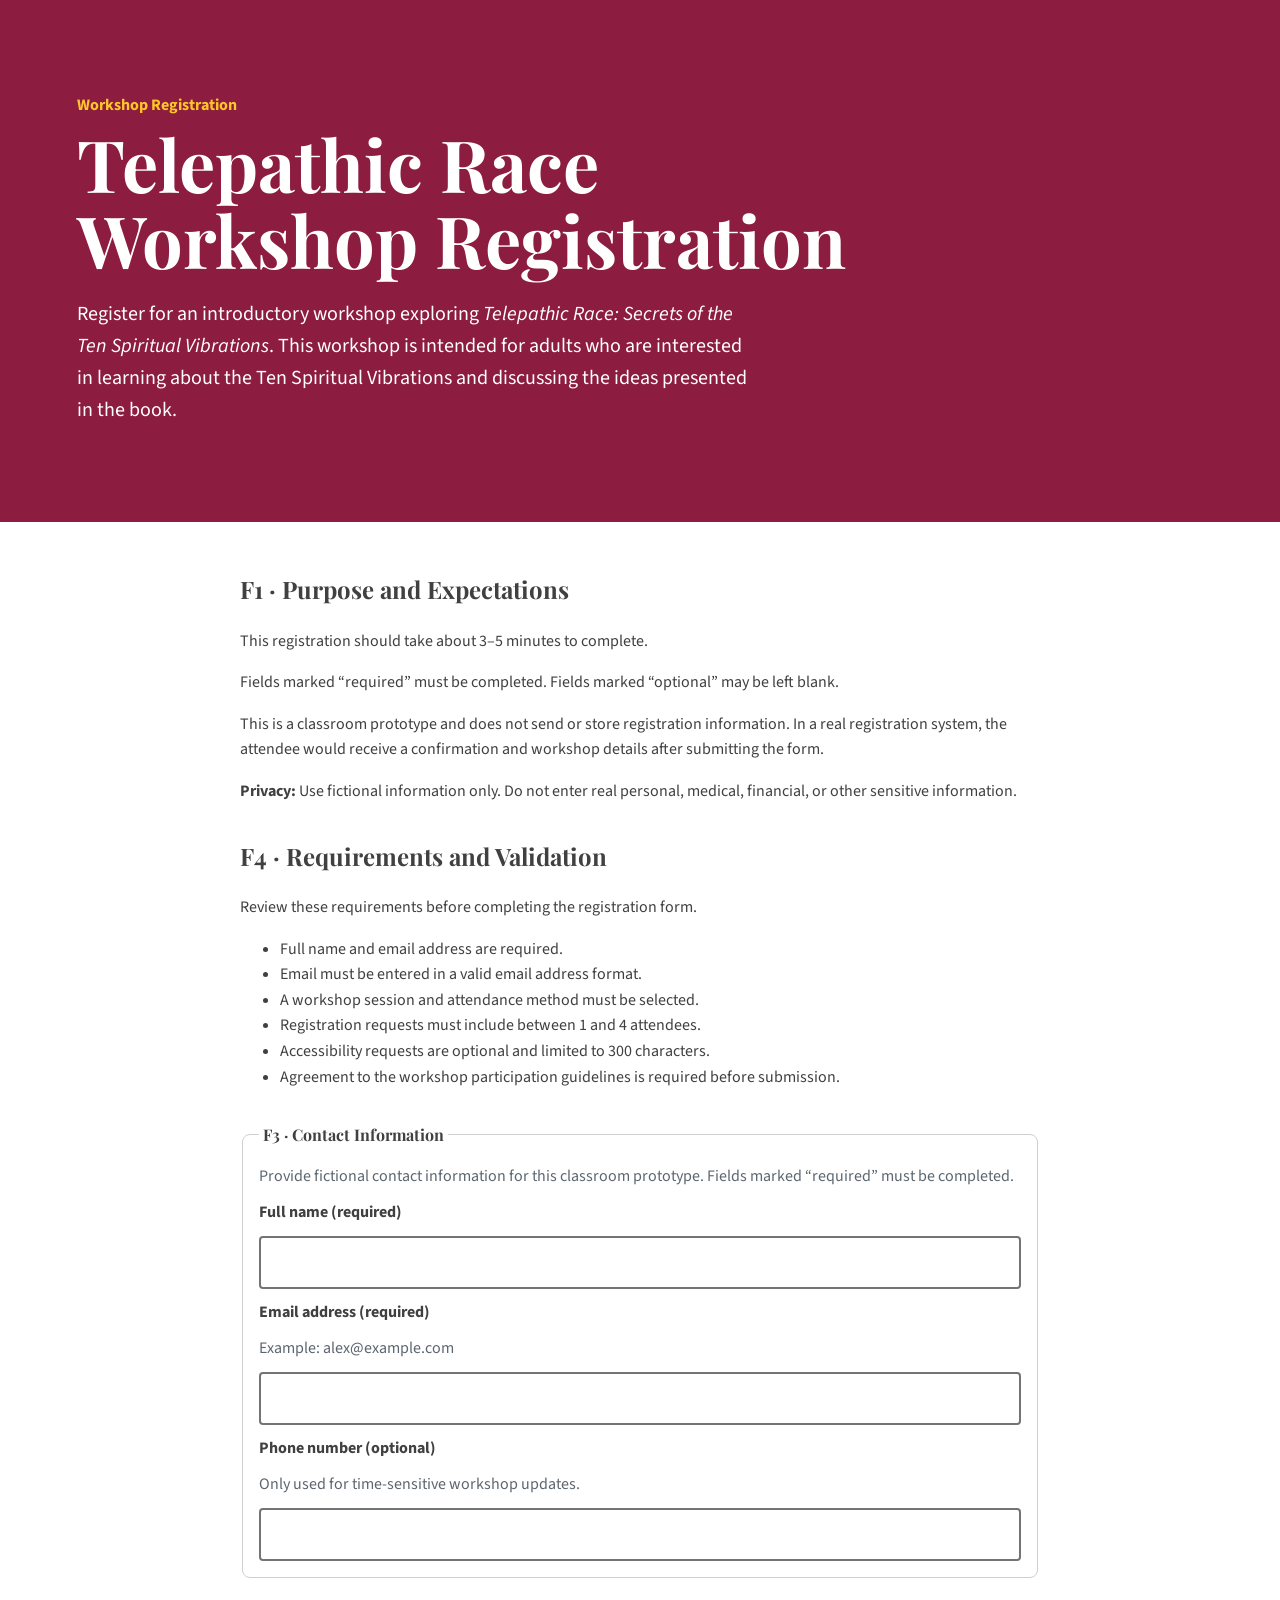
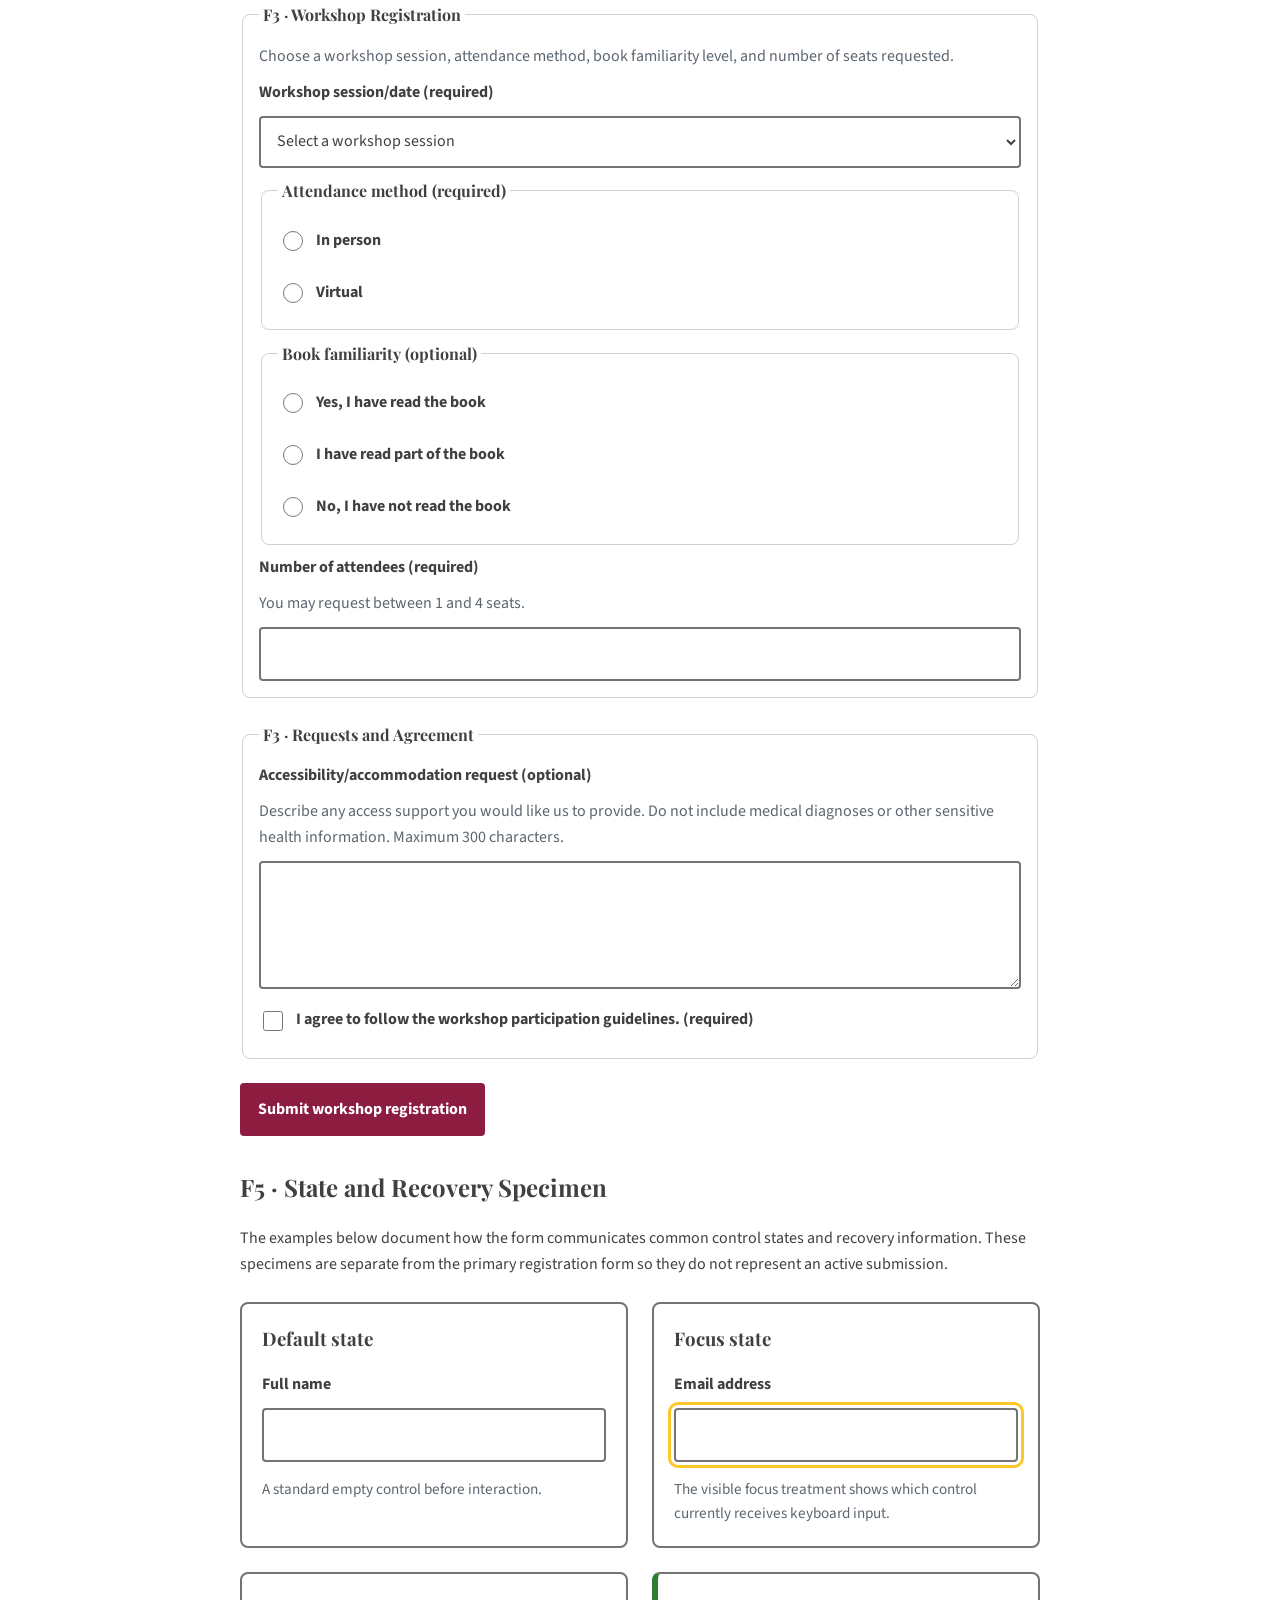
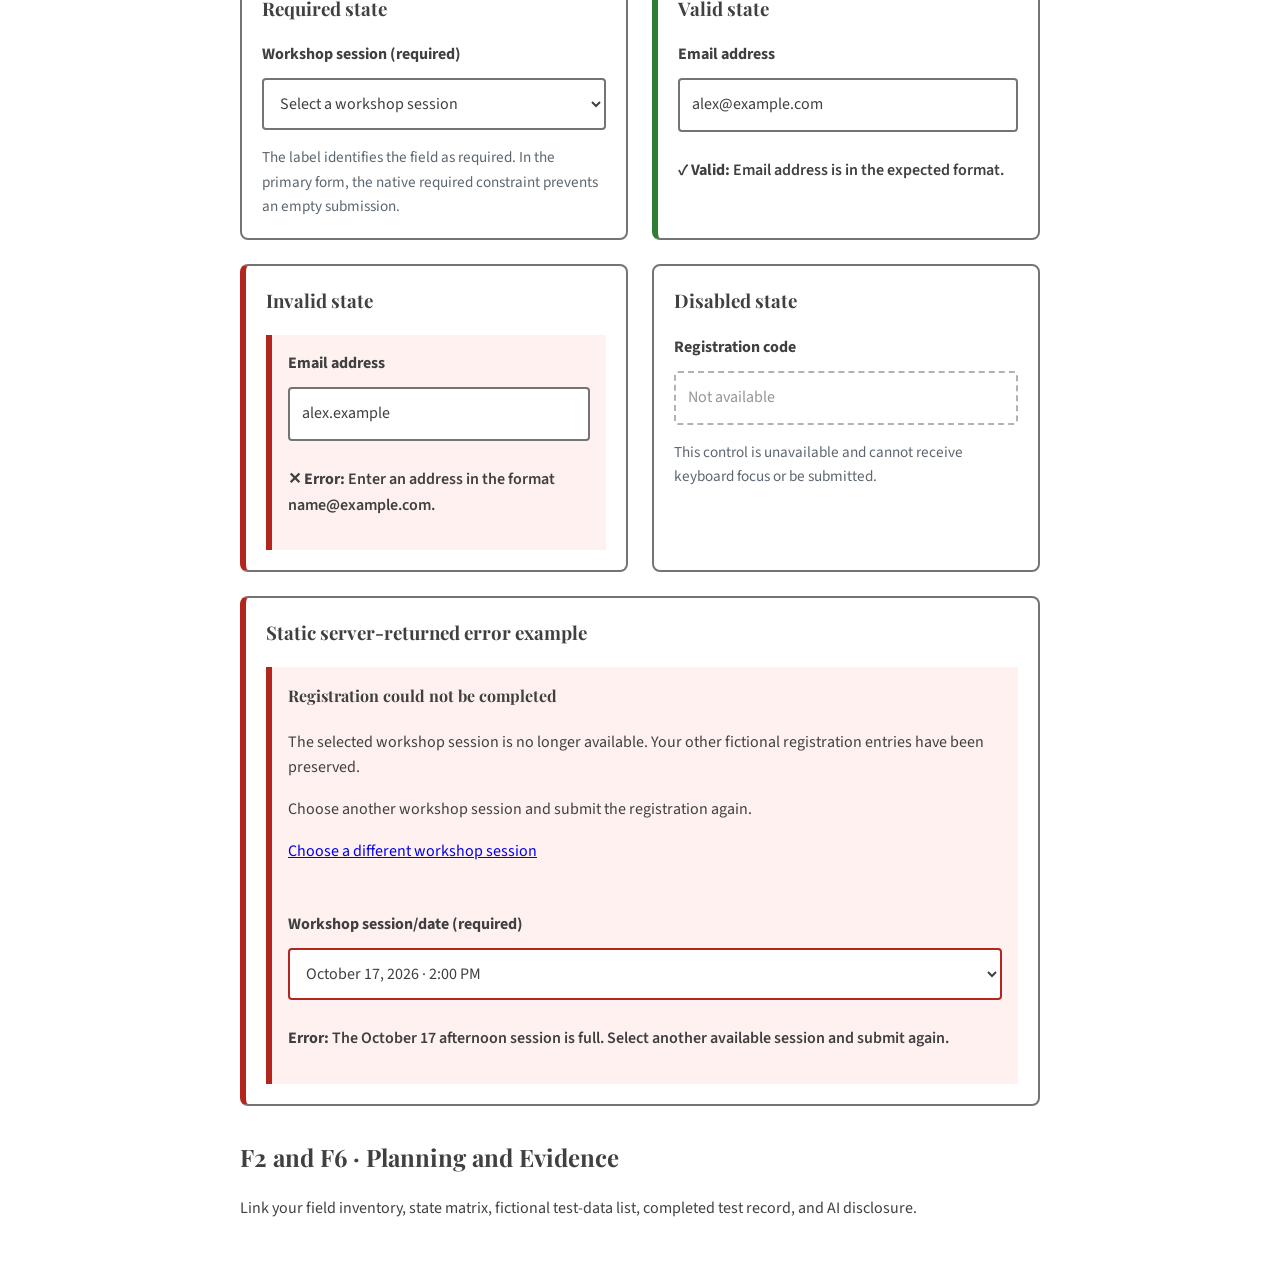
==== commit b737ac28: "Extend  design system for registration form" ====
--- a/index.html
+++ b/index.html
@@ -1,11 +1,21 @@
 <!doctype html>
 <html lang="en">
     <head>
-        <meta charset="utf-8">
-        <meta name="viewport" content="width=device-width, initial-scale=1">
-        <title>Telepathic Race Workshop Registration</title>
-        <link rel="stylesheet" href="styles.css">
-    </head>
+    <meta charset="utf-8">
+    <meta name="viewport" content="width=device-width, initial-scale=1">
+
+    <title>Telepathic Race Workshop Registration</title>
+
+    <link rel="preconnect" href="https://fonts.googleapis.com">
+    <link rel="preconnect" href="https://fonts.gstatic.com" crossorigin>
+
+    <link
+        href="https://fonts.googleapis.com/css2?family=Playfair+Display:wght@600;700&family=Source+Sans+3:wght@400;600;700&display=swap"
+        rel="stylesheet"
+    >
+
+    <link rel="stylesheet" href="styles.css">
+</head>
 
     <body>
         <header class="page-header">
--- a/styles.css
+++ b/styles.css
@@ -1,4 +1,7 @@
 :root{
+    --font-body:"Source Sans 3",Arial,sans-serif;
+    --font-display:"Playfair Display",Georgia,serif;
+
     --color-text:#404040;
     --color-surface:#fff;
     --color-action:#8c1d40;
@@ -7,6 +10,7 @@
     --color-error:#b3261e;
     --color-success:#2e7d32;
     --color-muted:#5c6670;
+
     --space-3:1rem;
     --radius:.5rem;
     --measure:68ch;
@@ -20,8 +24,23 @@
     margin:0;
     color:var(--color-text);
     background:var(--color-surface);
-    font-family:Arial,sans-serif;
+    font-family:var(--font-body);
     line-height:1.6;
+}
+
+h1,
+h2,
+h3,
+h4,
+legend{
+    font-family:var(--font-display);
+}
+
+h1{
+    max-width:18ch;
+    margin-block:.25rem 1rem;
+    font-size:clamp(2.25rem,6vw,4.5rem);
+    line-height:1.05;
 }
 
 .page-header{
@@ -31,6 +50,7 @@
 }
 
 .eyebrow{
+    margin-bottom:.5rem;
     color:var(--color-accent);
     font-weight:700;
 }
@@ -46,11 +66,14 @@
     padding:var(--space-3);
 }
 
-section,form{
+section,
+form{
     margin-block:2rem;
 }
 
-form,fieldset,.field{
+form,
+fieldset,
+.field{
     display:grid;
     gap:.65rem;
 }
@@ -60,13 +83,19 @@
 }
 
 fieldset{
+    min-width:0;
     padding:1rem;
     border:1px solid #d0d0d0;
     border-radius:var(--radius);
 }
 
-legend,label{
-    font-weight:700;
+legend,
+label{
+    font-weight:700;
+}
+
+legend{
+    padding-inline:.25rem;
 }
 
 .help{
@@ -74,7 +103,10 @@
     color:var(--color-muted);
 }
 
-input,select,textarea,button{
+input,
+select,
+textarea,
+button{
     font:inherit;
 }
 
@@ -82,7 +114,11 @@
 select,
 textarea{
     width:100%;
+    min-width:0;
+    min-height:44px;
     padding:.75rem;
+    color:var(--color-text);
+    background:var(--color-surface);
     border:2px solid var(--color-border);
     border-radius:.25rem;
 }
@@ -100,8 +136,10 @@
 }
 
 .choice input{
+    flex:0 0 auto;
     inline-size:1.25rem;
     block-size:1.25rem;
+    margin-top:.2rem;
 }
 
 button{
@@ -113,12 +151,19 @@
     border:2px solid var(--color-action);
     border-radius:.25rem;
     font-weight:700;
+    cursor:pointer;
+}
+
+button:hover:not(:disabled){
+    filter:brightness(.9);
 }
 
 :focus-visible{
     outline:.2rem solid var(--color-accent);
     outline-offset:.2rem;
 }
+
+/* F5 · Error and recovery styles */
 
 .error-summary,
 .field-error{
@@ -132,9 +177,8 @@
     border-color:var(--color-error);
 }
 
-button:disabled{
-    opacity:.55;
-    cursor:not-allowed;
+.field-error p{
+    font-weight:600;
 }
 
 /* F5 · State and Recovery Specimen */
@@ -160,8 +204,8 @@
 
 .state-note{
     margin-bottom:0;
+    color:var(--color-muted);
     font-size:.95rem;
-    color:var(--color-muted);
 }
 
 /* Static focus specimen */
@@ -205,12 +249,6 @@
     font-weight:700;
 }
 
-/* Field-level error text */
-
-.field-error p{
-    font-weight:600;
-}
-
 /* Server-returned error specimen */
 
 .server-error-example{
@@ -221,7 +259,7 @@
     margin-top:0;
 }
 
-/* Disabled specimen */
+/* Disabled controls */
 
 input:disabled,
 select:disabled,
@@ -235,15 +273,6 @@
     border-style:dashed;
 }
 
-/* Comfortable control sizing */
-
-input,
-select,
-textarea,
-button{
-    min-height:44px;
-}
-
 /* Wider layouts */
 
 @media (min-width:48rem){
